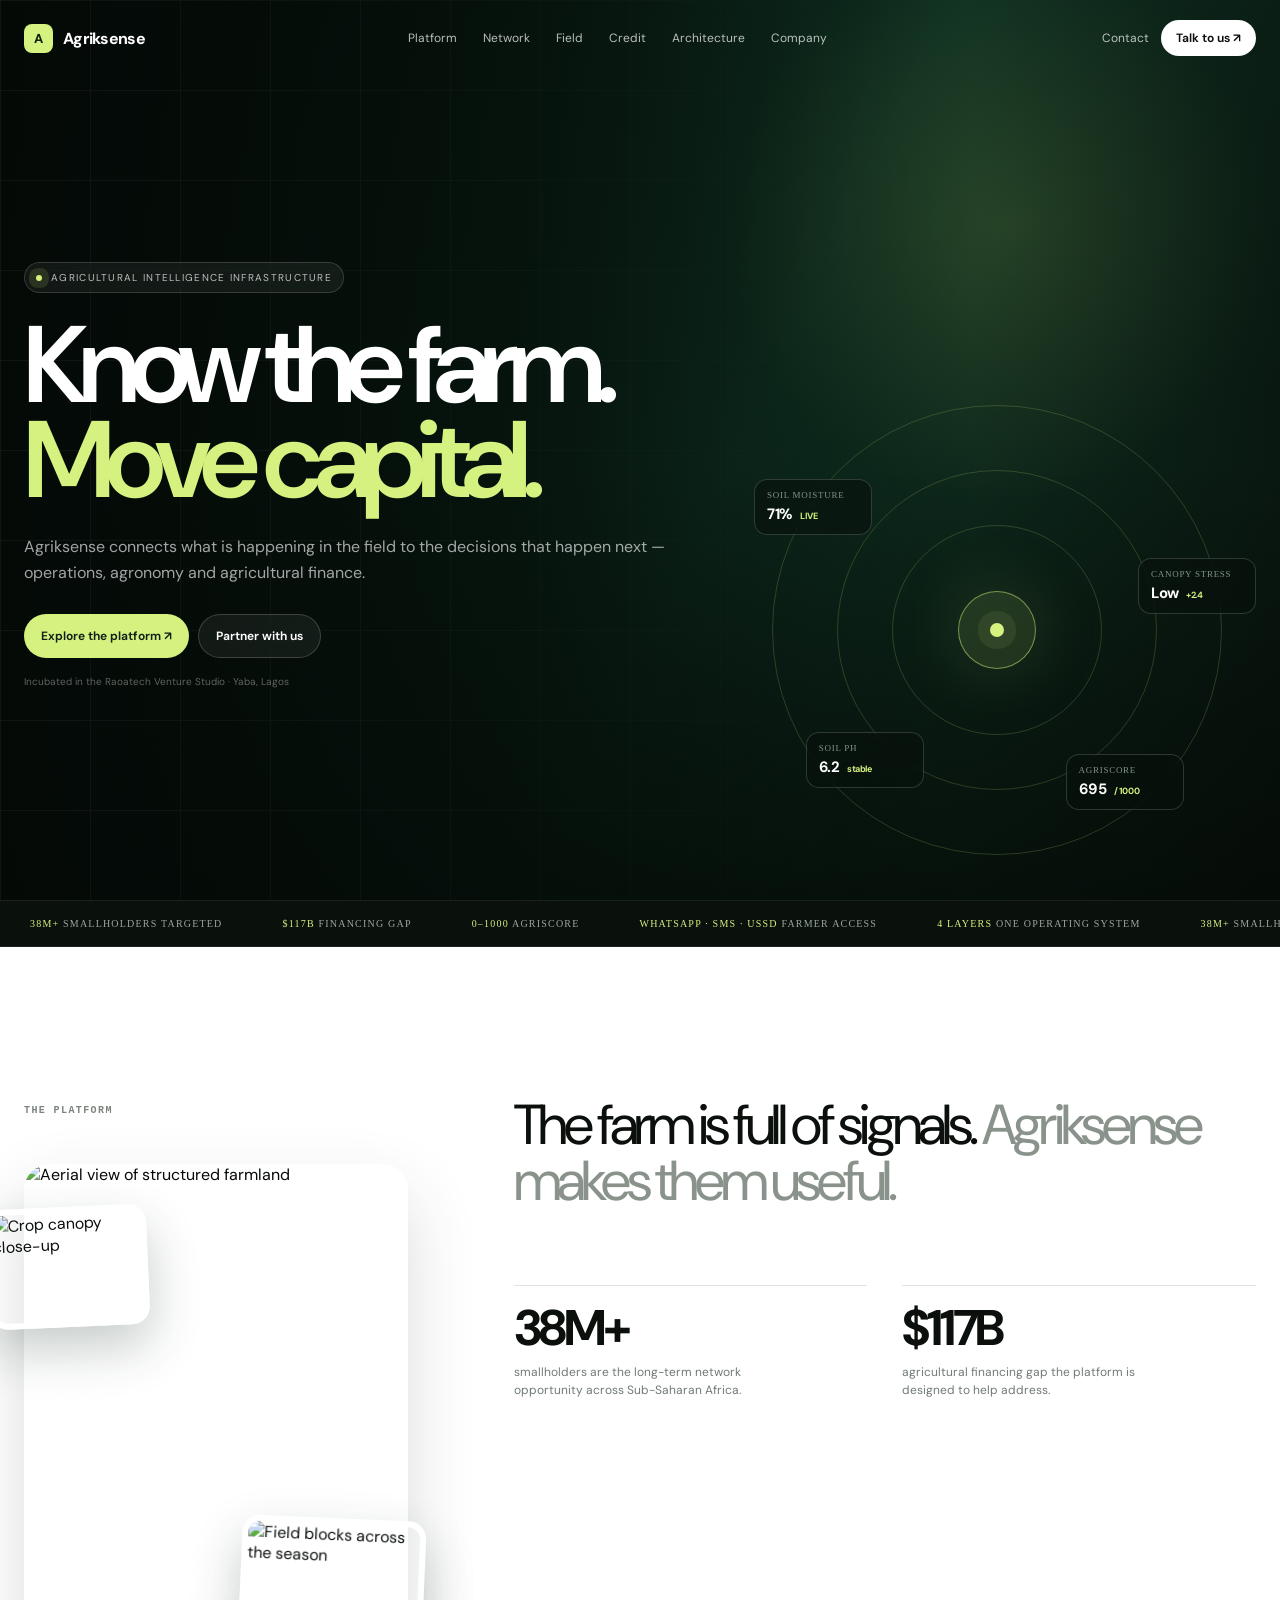
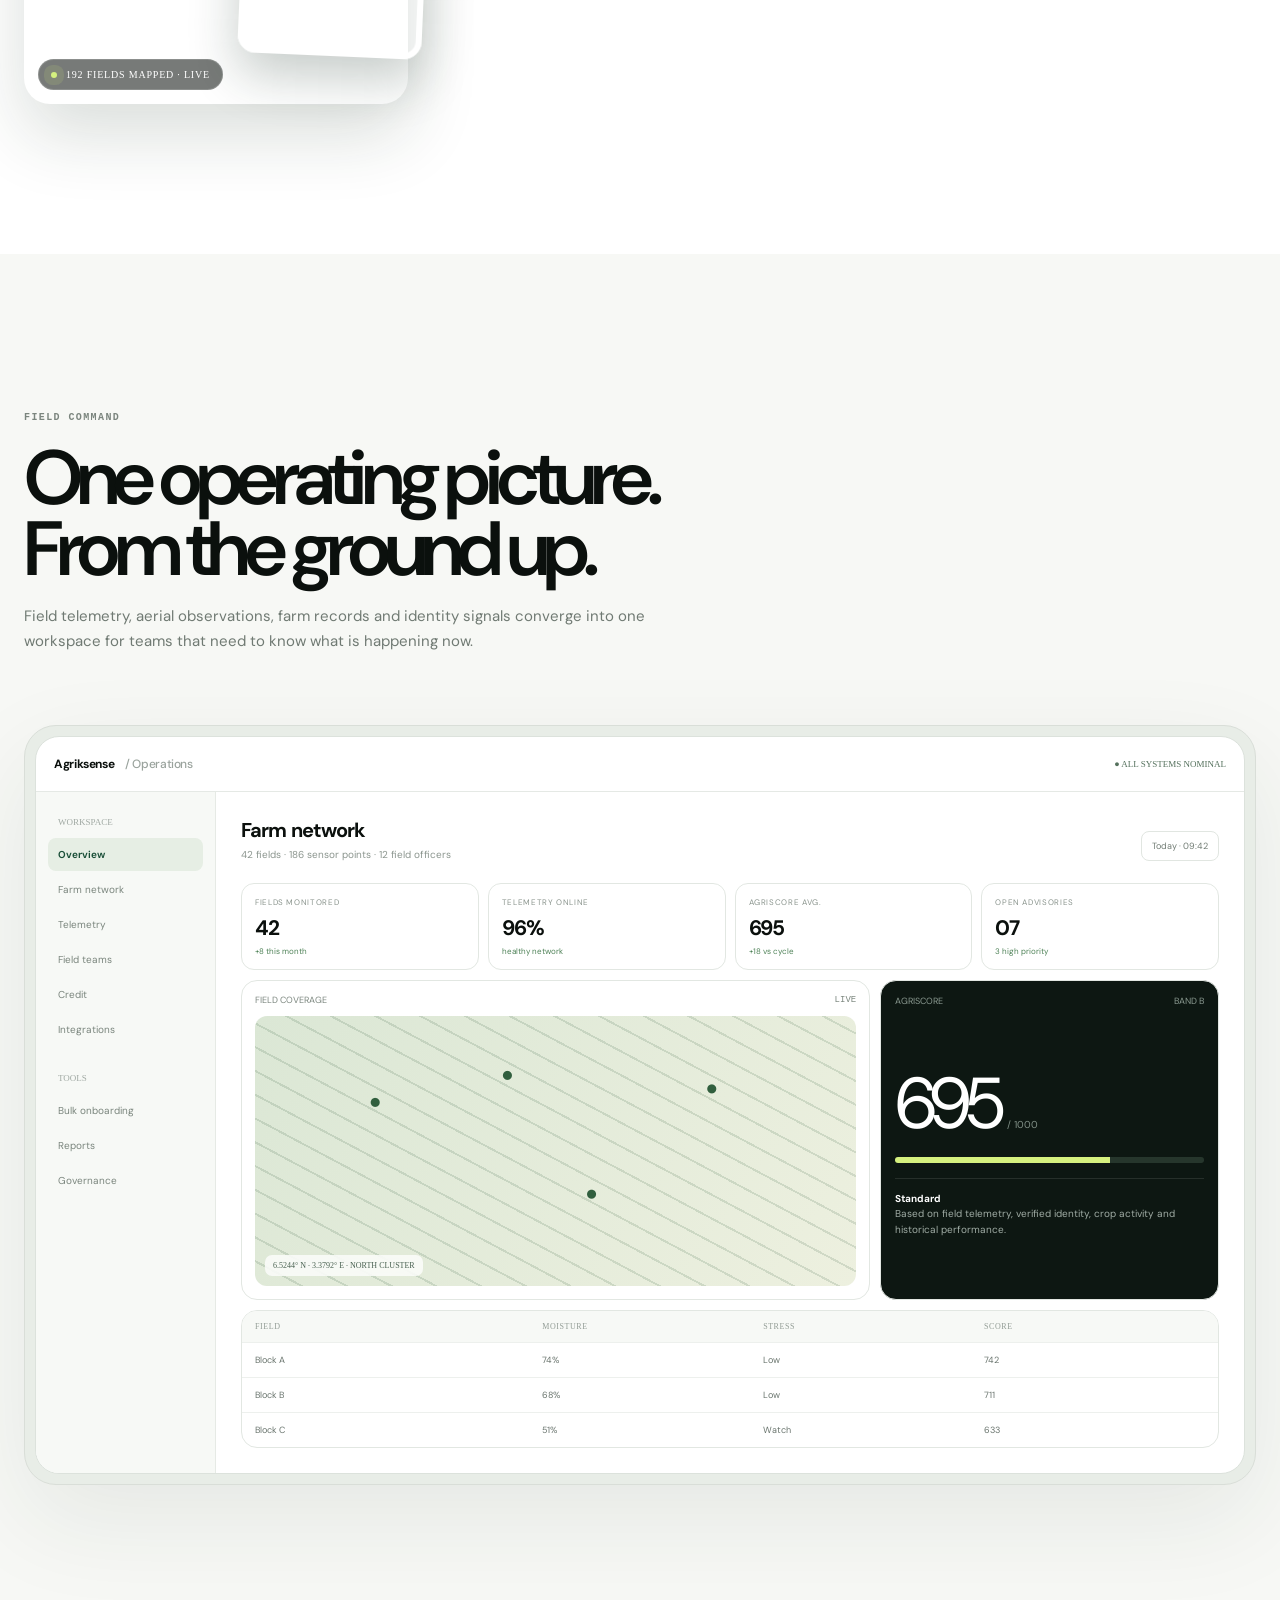
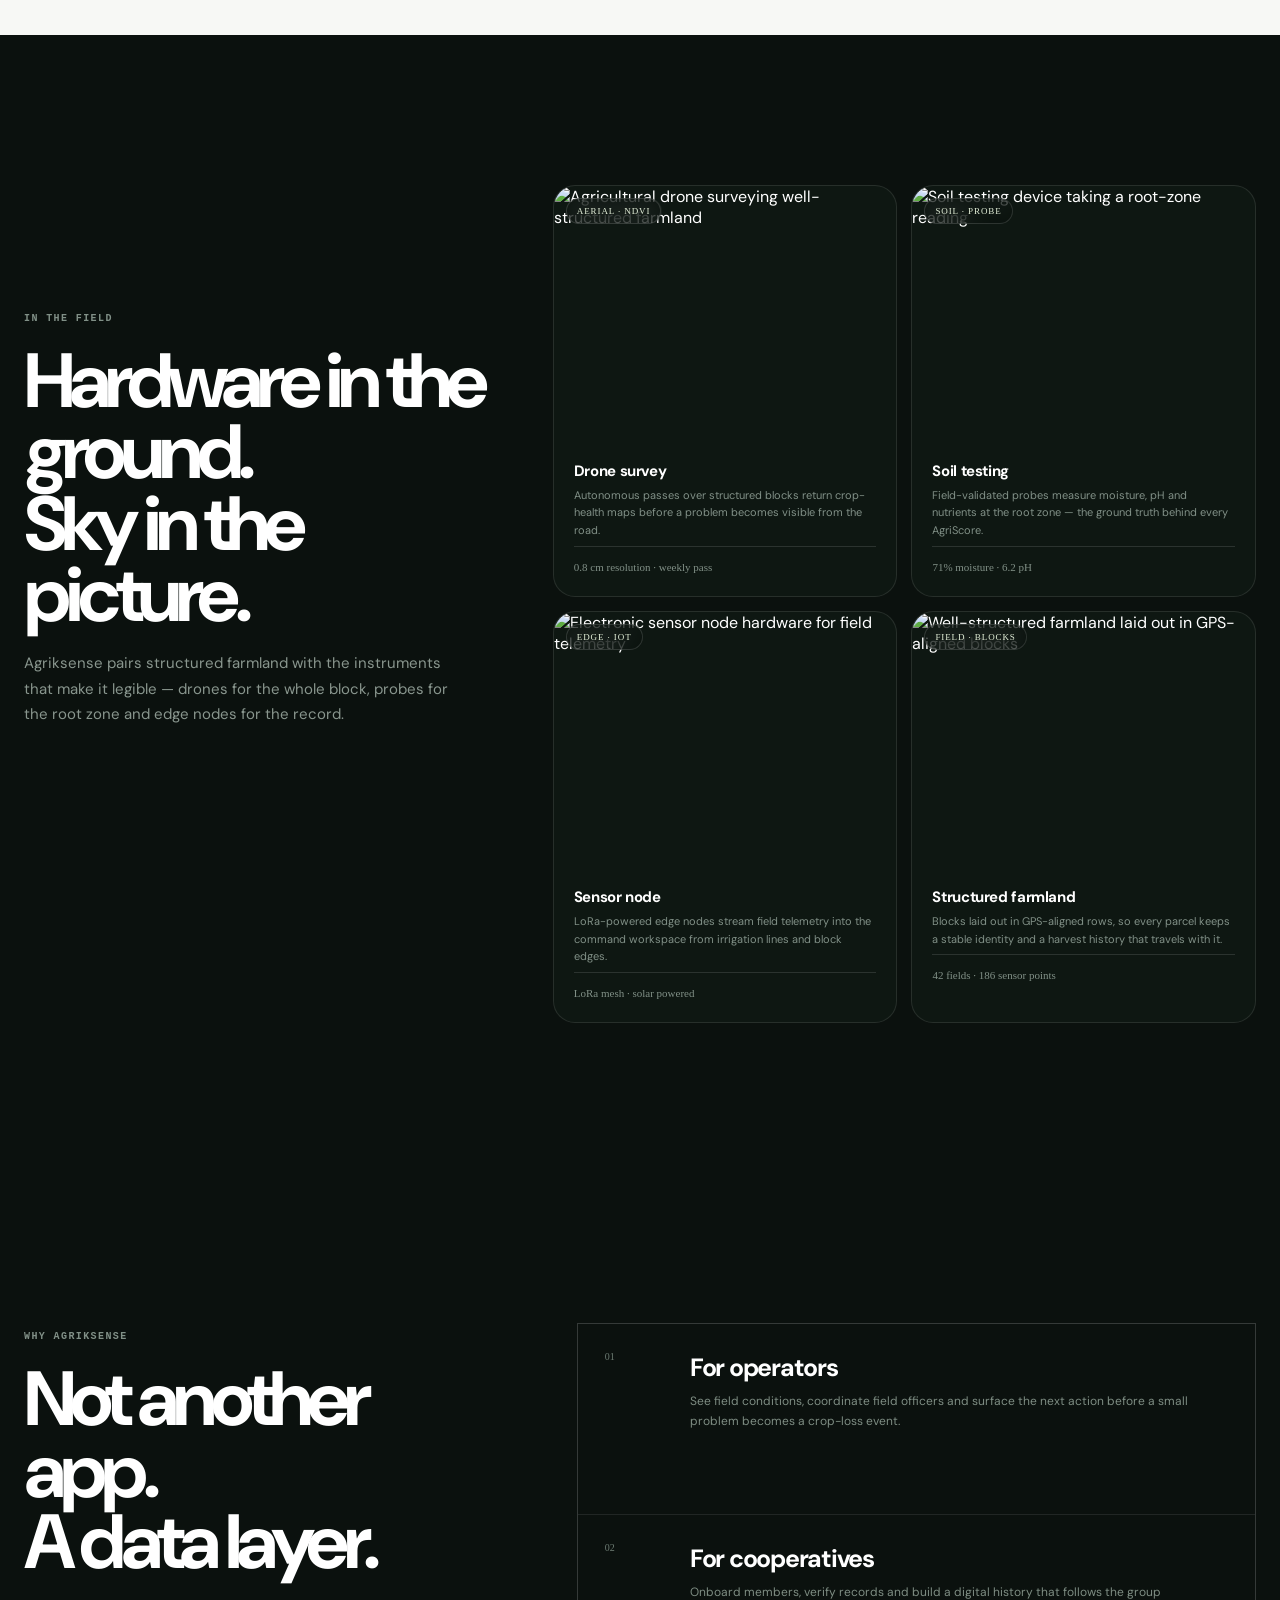
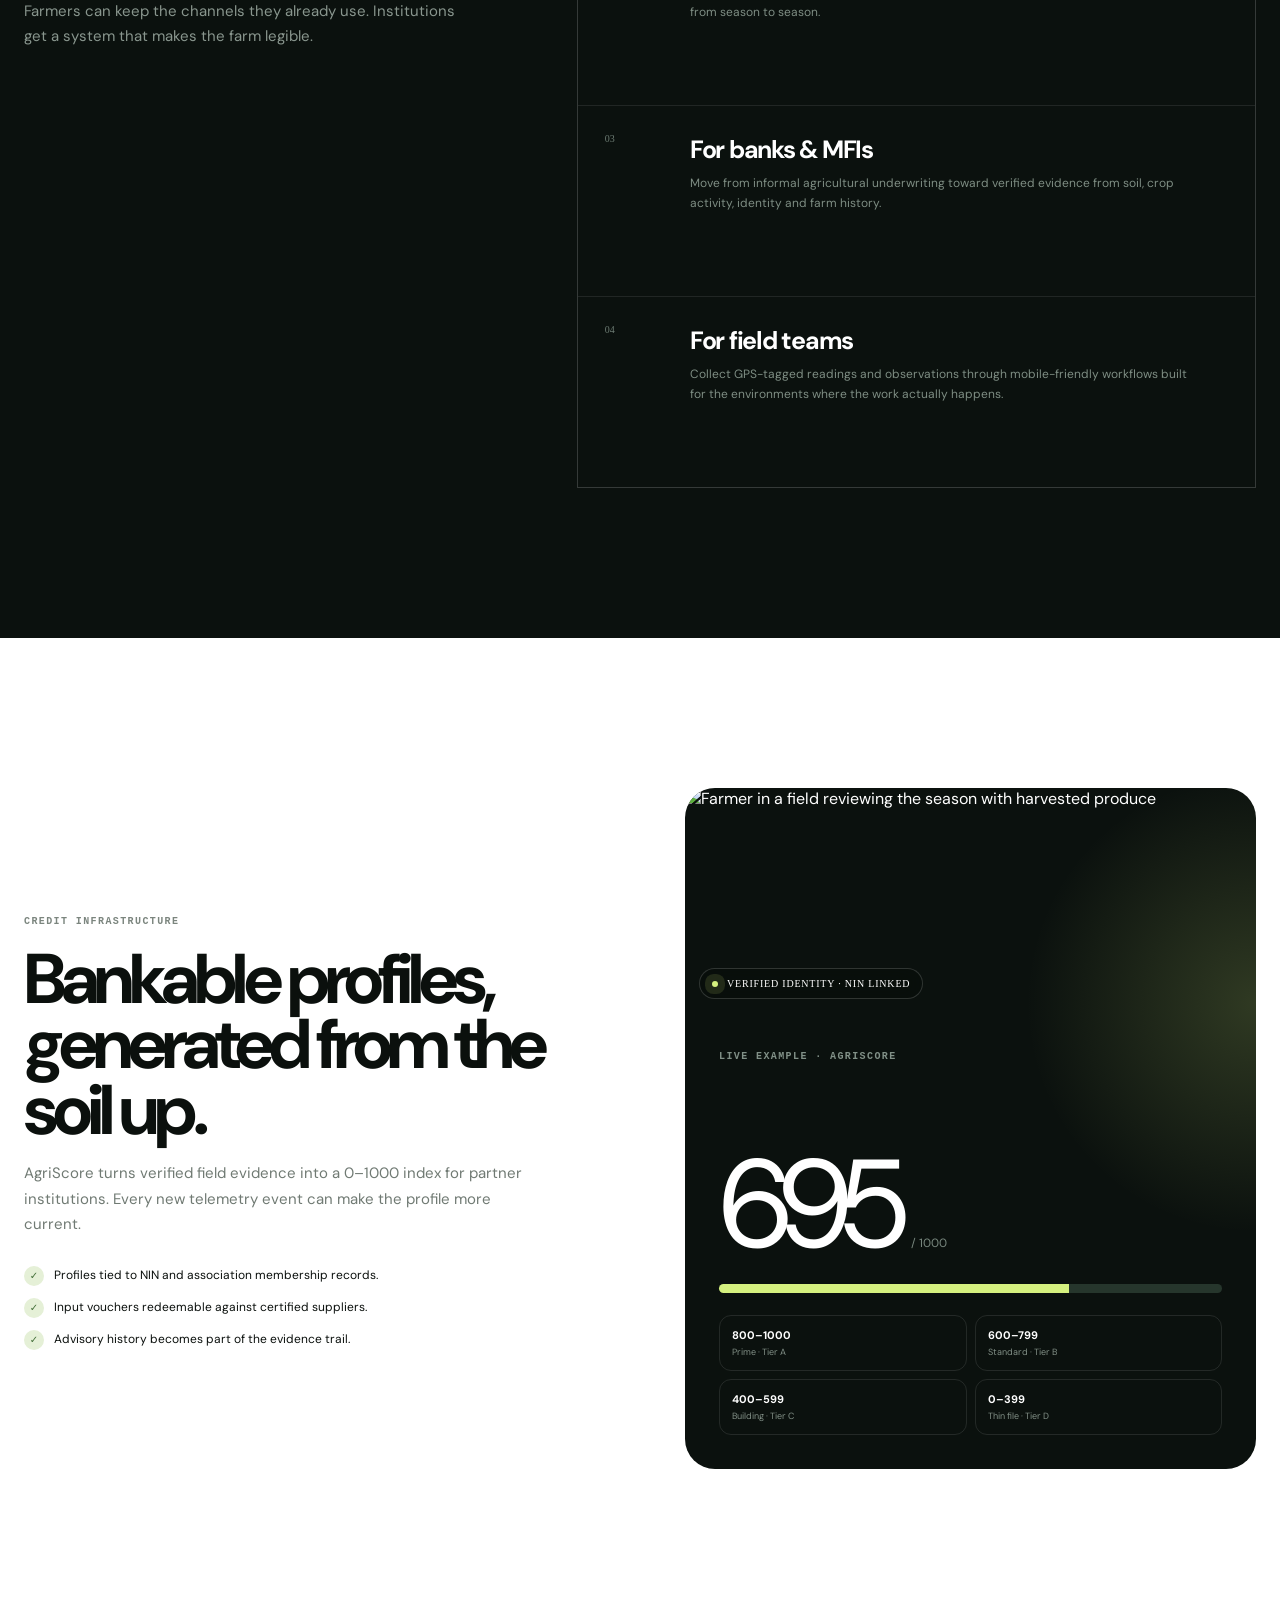
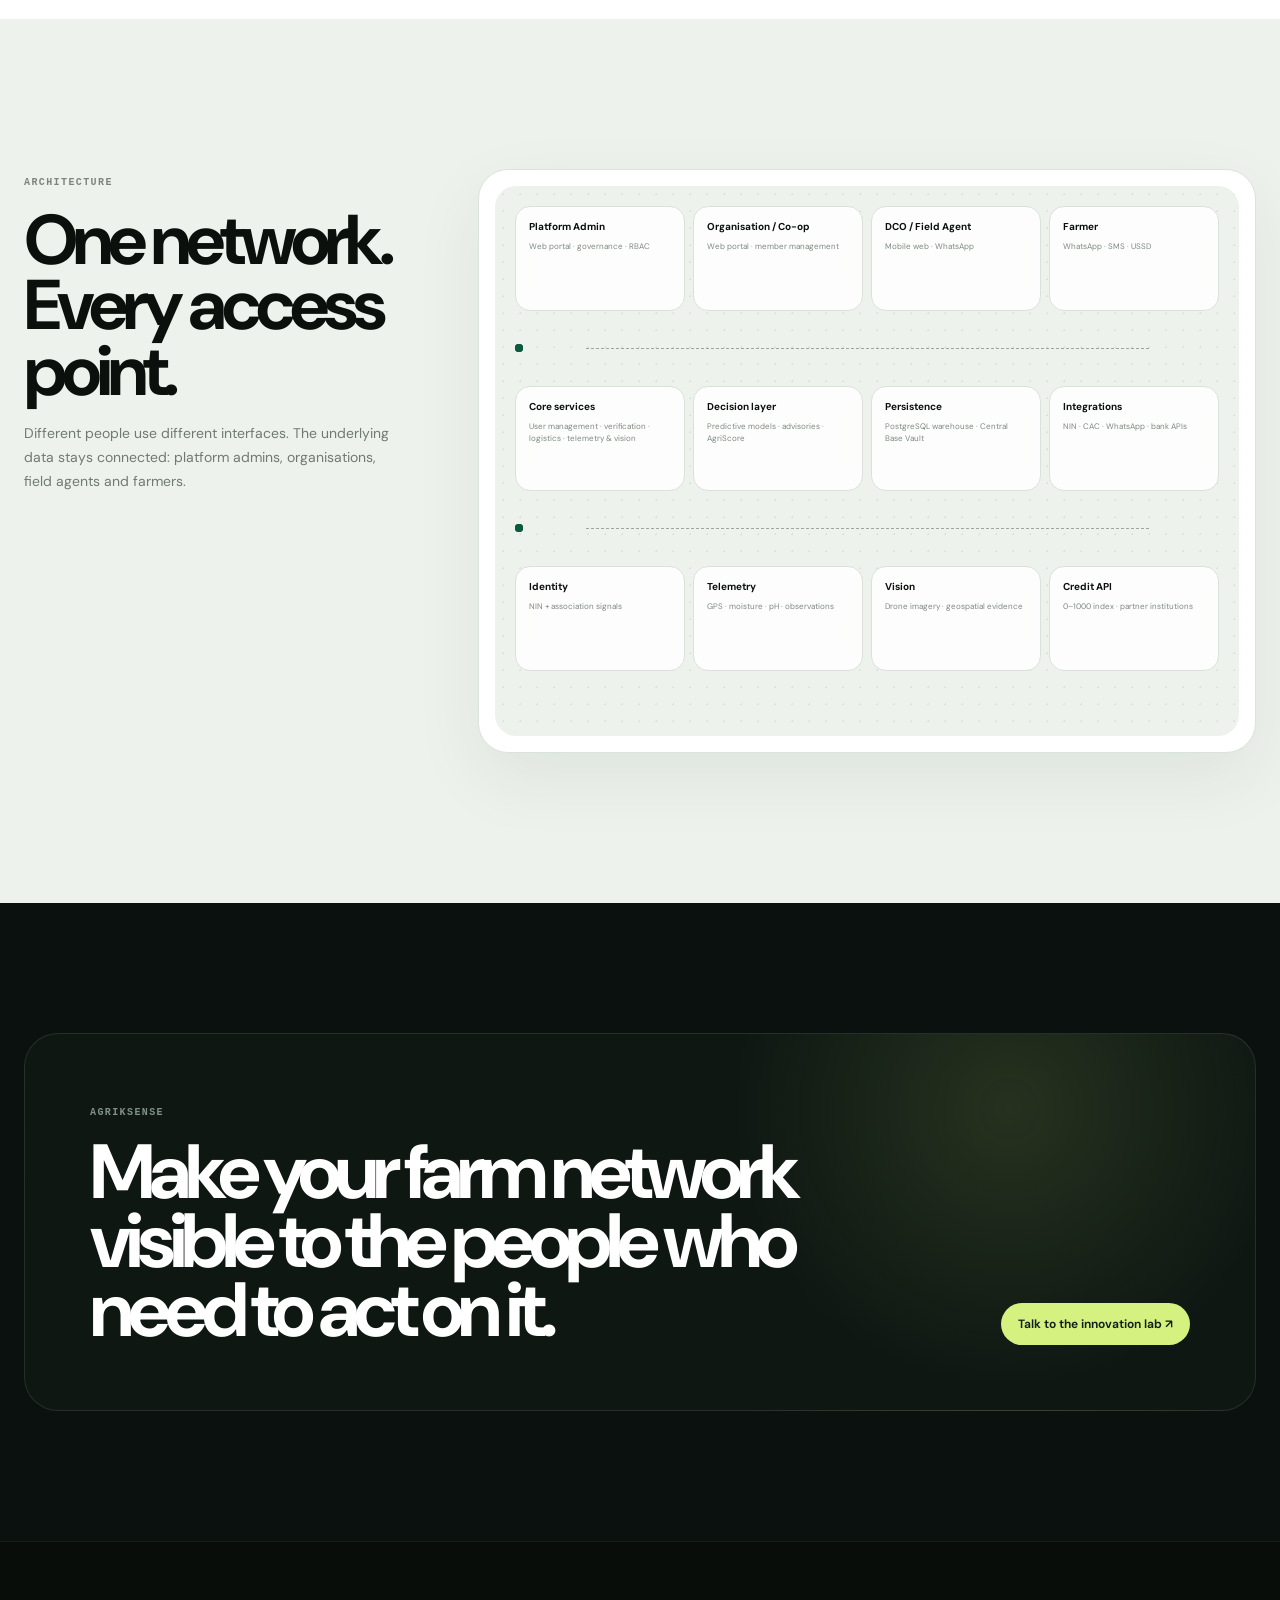
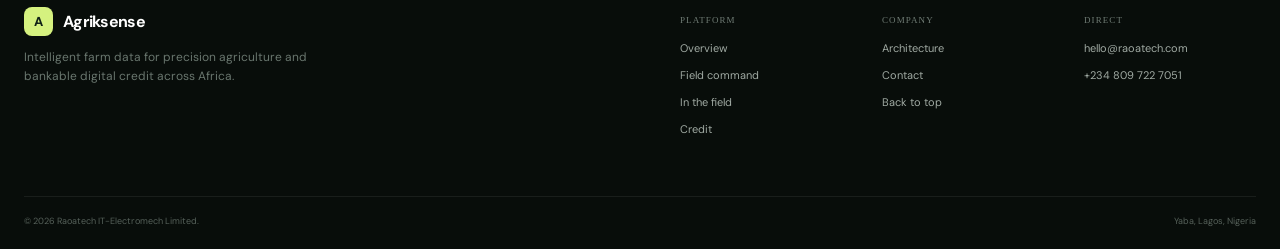
==== index.html @ 85305a1c "Restructure project: separate CSS, JS, and HTML files - Extract all CSS to css/style.css (23.6 KB) -" ====
<!doctype html>
<html lang="en">
<head>
<meta charset="utf-8">
<meta name="viewport" content="width=device-width, initial-scale=1">
<title>Agriksense — Know the farm. Move capital.</title>
<meta name="description" content="Agriksense is the intelligence layer for agricultural operations and bankable farm data.">
<link rel="preconnect" href="https://fonts.googleapis.com">
<link rel="preconnect" href="https://fonts.gstatic.com" crossorigin>
<link href="https://fonts.googleapis.com/css2?family=DM+Sans:wght@400;500;600;700&family=Geist:wght@400;500;600;700&display=swap" rel="stylesheet">
<link rel="stylesheet" href="css/style.css">
</head>
<body>

<nav class="nav" id="nav">
  <div class="wrap nav-inner">
    <a class="brand" href="#top"><span class="mark">A</span>Agriksense</a>
    <div class="nav-links">
      <a href="#platform">Platform</a><a href="#network">Network</a><a href="#field">Field</a><a href="#credit">Credit</a><a href="#architecture">Architecture</a><a href="#company">Company</a>
    </div>
    <a class="nav-contact" href="mailto:hello@raoatech.com">Contact</a>
    <a class="nav-cta" href="#contact">Talk to us ↗</a>
    <button class="mobile-menu" aria-label="menu">☰</button>
  </div>
</nav>

<div class="mobile-nav" id="mobileNav">
  <div class="mobile-nav-inner">
    <a href="#platform">Platform</a>
    <a href="#network">Network</a>
    <a href="#field">Field</a>
    <a href="#credit">Credit</a>
    <a href="#architecture">Architecture</a>
    <a href="#company">Company</a>
    <a href="mailto:hello@raoatech.com" style="margin-top:20px;color:var(--lime)">Contact</a>
  </div>
  <button class="mobile-nav-close" aria-label="close menu">✕</button>
</div>

<main id="top">
<section class="hero">
  <div class="hero-image"></div>
  <video class="hero-video" autoplay muted loop playsinline poster="https://images.unsplash.com/photo-1500382017468-9049fed747ef?auto=format&fit=crop&w=2200&q=85">
    <source src="https://cdn.coverr.co/videos/coverr-farming-fields-w6sspugcpx/1080p.mp4" type="video/mp4">
  </video>
  <div class="hero-overlay"></div><div class="hero-grid"></div>
  <div class="wrap hero-content">
    <div class="hero-copy">
      <div class="hero-kicker"><span class="pulse"></span> Agricultural intelligence infrastructure</div>
      <h1>Know the farm.<br><span class="accent">Move capital.</span></h1>
      <div class="hero-desc">Agriksense connects what is happening in the field to the decisions that happen next — operations, agronomy and agricultural finance.</div>
      <div class="hero-actions"><a class="btn btn-lime" href="#platform">Explore the platform ↗</a><a class="btn btn-ghost" href="mailto:hello@raoatech.com">Partner with us</a></div>
      <div class="hero-foot">Incubated in the Raoatech Venture Studio · Yaba, Lagos</div>
    </div>
    <div class="hero-right">
      <div class="field-orbit">
        <div class="ring r3"></div><div class="ring r2"></div><div class="ring r1"></div>
        <div class="field-core"><span></span></div>
        <div class="field-node n1"><small>soil moisture</small><strong>71% <b>LIVE</b></strong></div>
        <div class="field-node n2"><small>canopy stress</small><strong>Low <b>+2.4</b></strong></div>
        <div class="field-node n3"><small>soil pH</small><strong>6.2 <b>stable</b></strong></div>
        <div class="field-node n4"><small>AgriScore</small><strong>695 <b>/ 1000</b></strong></div>
      </div>
    </div>
  </div>
</section>

<div class="ticker"><div class="ticker-track">
  <div class="ticker-item"><b>38M+</b> smallholders targeted</div><div class="ticker-item"><b>$117B</b> financing gap</div><div class="ticker-item"><b>0–1000</b> AgriScore</div><div class="ticker-item"><b>WhatsApp · SMS · USSD</b> farmer access</div><div class="ticker-item"><b>4 layers</b> one operating system</div>
  <div class="ticker-item"><b>38M+</b> smallholders targeted</div><div class="ticker-item"><b>$117B</b> financing gap</div><div class="ticker-item"><b>0–1000</b> AgriScore</div><div class="ticker-item"><b>WhatsApp · SMS · USSD</b> farmer access</div><div class="ticker-item"><b>4 layers</b> one operating system</div>
</div></div>

<section class="section intro" id="platform">
  <div class="wrap intro-grid">
    <div class="intro-left reveal">
      <span class="eyebrow">The platform</span>
      <div class="collage">
        <div class="c-main"><img src="https://images.unsplash.com/photo-1473968512647-3e447244af8f?auto=format&fit=crop&w=1000&q=80" alt="Aerial view of structured farmland" loading="lazy"><span class="c-live"><i class="pulse"></i>192 fields mapped · LIVE</span></div>
        <div class="c-sm c-sm1"><img src="https://images.unsplash.com/photo-1464226184884-fa280b87c399?auto=format&fit=crop&w=800&q=80" alt="Field blocks across the season" loading="lazy"></div>
        <div class="c-sm c-sm2"><img src="https://images.unsplash.com/photo-1523741543316-beb7fc7023d8?auto=format&fit=crop&w=800&q=80" alt="Crop canopy close-up" loading="lazy"></div>
      </div>
    </div>
    <div>
      <p class="intro-statement reveal">The farm is full of signals. <em>Agriksense makes them useful.</em></p>
      <div class="intro-bottom">
        <div class="stat reveal"><strong>38M+</strong><p>smallholders are the long-term network opportunity across Sub-Saharan Africa.</p></div>
        <div class="stat reveal"><strong>$117B</strong><p>agricultural financing gap the platform is designed to help address.</p></div>
      </div>
    </div>
  </div>
</section>

<section class="section product" id="network">
  <div class="wrap">
    <div class="section-head reveal">
      <span class="eyebrow">Field command</span>
      <h2>One operating picture.<br>From the ground up.</h2>
      <p>Field telemetry, aerial observations, farm records and identity signals converge into one workspace for teams that need to know what is happening now.</p>
    </div>

    <div class="product-frame reveal">
      <div class="app">
        <div class="appbar"><div class="appbrand">Agriksense <span>/ Operations</span></div><div class="app-status">● ALL SYSTEMS NOMINAL</div></div>
        <div class="app-body">
          <aside class="sidebar">
            <div class="side-label">WORKSPACE</div>
            <a class="active">Overview</a><a>Farm network</a><a>Telemetry</a><a>Field teams</a><a>Credit</a><a>Integrations</a>
            <div class="side-label" style="margin-top:20px">TOOLS</div><a>Bulk onboarding</a><a>Reports</a><a>Governance</a>
          </aside>
          <div class="app-main">
            <div class="app-main-head"><div><h3>Farm network</h3><p>42 fields · 186 sensor points · 12 field officers</p></div><div class="filter">Today · 09:42</div></div>
            <div class="kpis">
              <div class="kpi"><small>Fields monitored</small><strong>42</strong><span>+8 this month</span></div>
              <div class="kpi"><small>Telemetry online</small><strong>96%</strong><span>healthy network</span></div>
              <div class="kpi"><small>AgriScore avg.</small><strong>695</strong><span>+18 vs cycle</span></div>
              <div class="kpi"><small>Open advisories</small><strong>07</strong><span>3 high priority</span></div>
            </div>
            <div class="workspace">
              <div class="map-card"><div class="card-head"><span>FIELD COVERAGE</span><span class="mono">LIVE</span></div><div class="mapbox"><div class="map-label">6.5244° N · 3.3792° E · NORTH CLUSTER</div></div></div>
              <div class="insight-card"><div class="card-head"><span>AGRISCORE</span><span>BAND B</span></div><div class="big-score">695 <span>/ 1000</span></div><div class="scoreline"></div><div class="insight-note"><b style="color:#fff">Standard</b><br>Based on field telemetry, verified identity, crop activity and historical performance.</div></div>
            </div>
            <div class="table-card">
              <div class="table-row"><span>Field</span><span>Moisture</span><span>Stress</span><span>Score</span></div>
              <div class="table-row"><span>Block A</span><span>74%</span><span>Low</span><span>742</span></div>
              <div class="table-row"><span>Block B</span><span>68%</span><span>Low</span><span>711</span></div>
              <div class="table-row"><span>Block C</span><span>51%</span><span>Watch</span><span>633</span></div>
            </div>
          </div>
        </div>
      </div>
    </div>
  </div>
</section>

<section class="section tech" id="field">
  <div class="wrap tech-layout">
    <div class="tech-copy reveal">
      <span class="eyebrow">In the field</span>
      <h2>Hardware in the ground.<br>Sky in the picture.</h2>
      <p>Agriksense pairs structured farmland with the instruments that make it legible — drones for the whole block, probes for the root zone and edge nodes for the record.</p>
    </div>
    <div class="tech-grid">
      <article class="tech-card reveal">
        <div class="tech-shot"><span class="tech-tag">AERIAL · NDVI</span><img src="https://images.unsplash.com/photo-1625246333195-78d9c38ad449?auto=format&fit=crop&w=1200&q=80" alt="Agricultural drone surveying well-structured farmland" loading="lazy"></div>
        <div class="tech-body"><strong>Drone survey</strong><span>Autonomous passes over structured blocks return crop-health maps before a problem becomes visible from the road.</span><span class="tech-metric">0.8 cm resolution · weekly pass</span></div>
      </article>
      <article class="tech-card reveal">
        <div class="tech-shot"><span class="tech-tag">SOIL · PROBE</span><img src="https://images.unsplash.com/photo-1597733336794-12d05021d510?auto=format&fit=crop&w=1200&q=80" alt="Soil testing device taking a root-zone reading" loading="lazy"></div>
        <div class="tech-body"><strong>Soil testing</strong><span>Field-validated probes measure moisture, pH and nutrients at the root zone — the ground truth behind every AgriScore.</span><span class="tech-metric">71% moisture · 6.2 pH</span></div>
      </article>
      <article class="tech-card reveal">
        <div class="tech-shot"><span class="tech-tag">EDGE · IOT</span><img src="https://images.unsplash.com/photo-1523348837708-15d4a09cfac2?auto=format&fit=crop&w=1200&q=80" alt="Electronic sensor node hardware for field telemetry" loading="lazy"></div>
        <div class="tech-body"><strong>Sensor node</strong><span>LoRa-powered edge nodes stream field telemetry into the command workspace from irrigation lines and block edges.</span><span class="tech-metric">LoRa mesh · solar powered</span></div>
      </article>
      <article class="tech-card reveal">
        <div class="tech-shot"><span class="tech-tag">FIELD · BLOCKS</span><img src="https://images.unsplash.com/photo-1500937386664-56d1dfef3854?auto=format&fit=crop&w=1200&q=80" alt="Well-structured farmland laid out in GPS-aligned blocks" loading="lazy"></div>
        <div class="tech-body"><strong>Structured farmland</strong><span>Blocks laid out in GPS-aligned rows, so every parcel keeps a stable identity and a harvest history that travels with it.</span><span class="tech-metric">42 fields · 186 sensor points</span></div>
      </article>
    </div>
  </div>
</section>

<section class="section value" id="solutions">
  <div class="wrap value-grid">
    <div class="reveal">
      <span class="eyebrow">Why Agriksense</span>
      <h2>Not another app.<br>A data layer.</h2>
      <p class="value-intro">Farmers can keep the channels they already use. Institutions get a system that makes the farm legible.</p>
    </div>
    <div class="value-cards">
      <article class="value-card reveal"><div class="num">01</div><div><h3>For operators</h3><p>See field conditions, coordinate field officers and surface the next action before a small problem becomes a crop-loss event.</p></div></article>
      <article class="value-card reveal"><div class="num">02</div><div><h3>For cooperatives</h3><p>Onboard members, verify records and build a digital history that follows the group from season to season.</p></div></article>
      <article class="value-card reveal"><div class="num">03</div><div><h3>For banks & MFIs</h3><p>Move from informal agricultural underwriting toward verified evidence from soil, crop activity, identity and farm history.</p></div></article>
      <article class="value-card reveal"><div class="num">04</div><div><h3>For field teams</h3><p>Collect GPS-tagged readings and observations through mobile-friendly workflows built for the environments where the work actually happens.</p></div></article>
    </div>
  </div>
</section>

<section class="section credit" id="credit">
  <div class="wrap credit-grid">
    <div class="credit-copy reveal">
      <span class="eyebrow">Credit infrastructure</span>
      <h2>Bankable profiles, generated from the soil up.</h2>
      <p>AgriScore turns verified field evidence into a 0–1000 index for partner institutions. Every new telemetry event can make the profile more current.</p>
      <div class="checks">
        <div class="check"><i>✓</i><span>Profiles tied to NIN and association membership records.</span></div>
        <div class="check"><i>✓</i><span>Input vouchers redeemable against certified suppliers.</span></div>
        <div class="check"><i>✓</i><span>Advisory history becomes part of the evidence trail.</span></div>
      </div>
    </div>
    <div class="credit-visual reveal">
      <div class="credit-photo"><img src="https://images.unsplash.com/photo-1605000797499-95a51c5269ae?auto=format&fit=crop&w=900&q=80" alt="Farmer in a field reviewing the season with harvested produce" loading="lazy"><span class="c-live"><i class="pulse"></i>Verified identity · NIN linked</span></div>
      <div class="credit-content">
        <span class="eyebrow">LIVE EXAMPLE · AGRISCORE</span>
        <div class="credit-number">695 <span>/ 1000</span></div>
        <div class="credit-bar"></div>
        <div class="bands">
          <div class="band"><b>800–1000</b>Prime · Tier A</div><div class="band"><b>600–799</b>Standard · Tier B</div>
          <div class="band"><b>400–599</b>Building · Tier C</div><div class="band"><b>0–399</b>Thin file · Tier D</div>
        </div>
      </div>
    </div>
  </div>
</section>

<section class="section arch" id="architecture">
  <div class="wrap arch-layout">
    <div class="arch-copy reveal">
      <span class="eyebrow">Architecture</span>
      <h2>One network.<br>Every access point.</h2>
      <p>Different people use different interfaces. The underlying data stays connected: platform admins, organisations, field agents and farmers.</p>
    </div>
    <div class="arch-canvas reveal">
      <div class="arch-inner">
        <div class="arch-layer">
          <div class="node"><strong>Platform Admin</strong><small>Web portal · governance · RBAC</small></div>
          <div class="node"><strong>Organisation / Co-op</strong><small>Web portal · member management</small></div>
          <div class="node"><strong>DCO / Field Agent</strong><small>Mobile web · WhatsApp</small></div>
          <div class="node"><strong>Farmer</strong><small>WhatsApp · SMS · USSD</small></div>
        </div>
        <div class="connector"><i class="flow"></i><i class="flow"></i><i class="flow"></i></div>
        <div class="arch-layer">
          <div class="node"><strong>Core services</strong><small>User management · verification · logistics · telemetry & vision</small></div>
          <div class="node"><strong>Decision layer</strong><small>Predictive models · advisories · AgriScore</small></div>
          <div class="node"><strong>Persistence</strong><small>PostgreSQL warehouse · Central Base Vault</small></div>
          <div class="node"><strong>Integrations</strong><small>NIN · CAC · WhatsApp · bank APIs</small></div>
        </div>
        <div class="connector"><i class="flow"></i><i class="flow"></i><i class="flow"></i></div>
        <div class="arch-layer">
          <div class="node"><strong>Identity</strong><small>NIN + association signals</small></div>
          <div class="node"><strong>Telemetry</strong><small>GPS · moisture · pH · observations</small></div>
          <div class="node"><strong>Vision</strong><small>Drone imagery · geospatial evidence</small></div>
          <div class="node"><strong>Credit API</strong><small>0–1000 index · partner institutions</small></div>
        </div>
      </div>
    </div>
  </div>
</section>

<section class="cta" id="company">
  <div class="wrap">
    <div class="cta-box reveal">
      <div><span class="eyebrow" style="color:#819087">Agriksense</span><h2>Make your farm network visible to the people who need to act on it.</h2></div>
      <a class="btn btn-lime" href="mailto:hello@raoatech.com">Talk to the innovation lab ↗</a>
    </div>
  </div>
</section>
</main>

<footer class="footer" id="contact">
  <div class="wrap">
    <div class="footer-grid">
      <div><a class="brand" href="#top"><span class="mark">A</span>Agriksense</a><p>Intelligent farm data for precision agriculture and bankable digital credit across Africa.</p></div>
      <div class="footer-links">
        <div><b>Platform</b><a href="#platform">Overview</a><a href="#network">Field command</a><a href="#field">In the field</a><a href="#credit">Credit</a></div>
        <div><b>Company</b><a href="#architecture">Architecture</a><a href="mailto:hello@raoatech.com">Contact</a><a href="#top">Back to top</a></div>
        <div><b>Direct</b><a href="mailto:hello@raoatech.com">hello@raoatech.com</a><a href="tel:+2348097227051">+234 809 722 7051</a></div>
      </div>
    </div>
    <div class="copyright"><span>© 2026 Raoatech IT-Electromech Limited.</span><span>Yaba, Lagos, Nigeria</span></div>
  </div>
</footer>

<script src="js/main.js"></script>
</body>
</html>
---- css/style.css ----
﻿:root{
  --bg:#f7f8f5; --ink:#0b100d; --muted:#707a73; --line:#dfe4de;
  --green:#0b5b3e; --green2:#123f2e; --lime:#d5f17f;
  --dark:#080d0a; --dark2:#0e1712; --card:#fff;
  --max:1280px; --ease:cubic-bezier(.16,1,.3,1)
}
*{box-sizing:border-box} html{scroll-behavior:smooth;scroll-padding-top:96px}
body{margin:0;background:var(--bg);color:var(--ink);font-family:Inter,"DM Sans",system-ui,sans-serif;-webkit-font-smoothing:antialiased;-webkit-tap-highlight-color:transparent}
a{color:inherit;text-decoration:none} button{font:inherit}
img,video{max-width:100%;height:auto}
a,button{outline-offset:2px}:focus-visible{outline:2px solid currentColor;outline-offset:2px}
.wrap{width:min(var(--max),calc(100% - 48px));margin:auto;padding-left:env(safe-area-inset-left);padding-right:env(safe-area-inset-right)}
.mono{font-family:ui-monospace,SFMono-Regular,Menlo,monospace}
.eyebrow{font:600 10px/1 ui-monospace,SFMono-Regular,Menlo,monospace;letter-spacing:.14em;text-transform:uppercase;color:#7b857e}
.reveal{opacity:0;transform:translateY(24px);transition:opacity .8s var(--ease),transform .8s var(--ease)}
.reveal.in{opacity:1;transform:none}

/* NAV */
.nav{position:fixed;top:0;left:0;right:0;z-index:50;padding:14px 0;color:#fff;transition:.45s var(--ease)}
.nav.solid{background:rgba(247,248,245,.86);color:var(--ink);border-bottom:1px solid rgba(11,16,13,.08);backdrop-filter:blur(20px)}
.nav-inner{height:48px;display:flex;align-items:center}
.brand{display:flex;align-items:center;gap:10px;font-weight:700;font-size:16px;letter-spacing:-.045em}
.mark{width:29px;height:29px;border-radius:8px;background:var(--lime);display:grid;place-items:center;color:#102117;font-size:13px;font-weight:800}
.nav-links{display:flex;gap:2px;margin:auto}
.nav-links a,.nav-contact{font-size:12px;padding:9px 12px;border-radius:999px;color:rgba(255,255,255,.72)}
.nav.solid .nav-links a,.nav.solid .nav-contact{color:#5c665f}
.nav-links a:hover,.nav-contact:hover{background:rgba(255,255,255,.1)}
.nav.solid .nav-links a:hover,.nav.solid .nav-contact:hover{background:#fff}
.nav-cta{background:#fff;color:#0b100d!important;padding:10px 15px;border-radius:999px;font-size:12px;font-weight:650}
.nav.solid .nav-cta{background:var(--ink);color:#fff!important}
.mobile-menu{display:none;margin-left:auto;border:0;background:transparent;color:inherit;font-size:24px;min-width:44px;height:44px;padding:6px;border-radius:10px;cursor:pointer;transition:background .2s}
.mobile-menu:hover,.mobile-menu:focus-visible{background:rgba(255,255,255,.1)}
.nav.solid .mobile-menu:hover,.nav.solid .mobile-menu:focus-visible{background:rgba(11,16,13,.08)}
.mobile-nav{display:none;position:fixed;inset:0;z-index:55;background:rgba(8,13,10,.97);backdrop-filter:blur(18px);opacity:0;visibility:hidden;transition:opacity .35s var(--ease),visibility .35s var(--ease)}
.mobile-nav.open{opacity:1;visibility:visible}
.mobile-nav-inner{height:100%;display:flex;flex-direction:column;justify-content:center;align-items:center;gap:14px;padding:24px}
.mobile-nav a{font-size:18px;padding:14px 24px;border-radius:12px;color:#fff;transition:background .2s}
.mobile-nav a:hover,.mobile-nav a:focus-visible{background:rgba(255,255,255,.08)}
.mobile-nav-close{position:absolute;top:18px;right:18px;font-size:28px;min-width:48px;height:48px;border:0;background:rgba(255,255,255,.08);color:#fff;padding:6px;border-radius:12px;cursor:pointer;transition:background .2s}
.mobile-nav-close:hover,.mobile-nav-close:focus-visible{background:rgba(255,255,255,.15)}

/* HERO */
.hero{min-height:860px;height:100svh;max-height:980px;position:relative;overflow:hidden;background:#0a1510;color:#fff}
.hero-video{position:absolute;inset:0;width:100%;height:100%;object-fit:cover;opacity:.48;filter:saturate(.7) contrast(1.1)}
.hero-image{position:absolute;inset:0;background:
  radial-gradient(circle at 78% 25%,rgba(196,232,112,.18),transparent 23%),
  linear-gradient(115deg,#06100b 5%,#123b29 56%,#0b1911 100%)}
.hero-overlay{position:absolute;inset:0;background:
  linear-gradient(90deg,rgba(4,9,6,.95) 0%,rgba(4,12,8,.78) 40%,rgba(4,12,8,.24) 76%,rgba(4,9,6,.4) 100%),
  linear-gradient(0deg,rgba(4,9,6,.72),transparent 48%)}
.hero-grid{position:absolute;inset:0;opacity:.08;background-image:linear-gradient(rgba(255,255,255,.6) 1px,transparent 1px),linear-gradient(90deg,rgba(255,255,255,.6) 1px,transparent 1px);background-size:90px 90px;mask-image:linear-gradient(90deg,#000,transparent 72%)}
.hero-content{height:100%;position:relative;z-index:2;display:flex;align-items:center;padding-top:80px}
.hero-copy{width:63%;padding-bottom:30px}
.hero-kicker{display:inline-flex;align-items:center;gap:9px;border:1px solid rgba(255,255,255,.15);background:rgba(255,255,255,.06);backdrop-filter:blur(15px);border-radius:999px;padding:8px 11px;font-size:10px;letter-spacing:.13em;text-transform:uppercase;color:rgba(255,255,255,.72)}
.pulse{width:6px;height:6px;border-radius:50%;background:var(--lime);box-shadow:0 0 0 7px rgba(213,241,127,.12)}
.hero h1{font-size:clamp(66px,8.5vw,122px);line-height:.87;letter-spacing:-.085em;font-weight:600;margin:25px 0 26px;max-width:900px}
.hero h1 .accent{color:var(--lime)}
.hero-desc{font-size:16px;line-height:1.62;color:rgba(255,255,255,.63);max-width:650px}
.hero-actions{display:flex;gap:9px;flex-wrap:wrap;margin-top:28px}
.btn{display:inline-flex;align-items:center;justify-content:center;gap:8px;border-radius:999px;padding:13px 17px;font-size:12px;font-weight:650;transition:.3s var(--ease)}
.btn:hover{transform:translateY(-2px)}
.btn-lime{background:var(--lime);color:#102018}
.btn-ghost{border:1px solid rgba(255,255,255,.18);background:rgba(255,255,255,.06);color:#fff;backdrop-filter:blur(12px)}
.hero-foot{margin-top:17px;font-size:10px;color:rgba(255,255,255,.36)}
.hero-right{position:absolute;right:0;bottom:10%;width:42%;z-index:2}
.field-orbit{height:360px;position:relative}
.field-orbit .ring{position:absolute;border:1px solid rgba(213,241,127,.18);border-radius:50%;left:50%;top:50%;transform:translate(-50%,-50%)}
.r1{width:210px;height:210px}.r2{width:320px;height:320px}.r3{width:450px;height:450px}
.field-core{position:absolute;left:50%;top:50%;transform:translate(-50%,-50%);width:78px;height:78px;border-radius:50%;background:rgba(213,241,127,.12);border:1px solid rgba(213,241,127,.5);display:grid;place-items:center;box-shadow:0 0 70px rgba(213,241,127,.15)}
.field-core span{width:14px;height:14px;border-radius:50%;background:var(--lime);box-shadow:0 0 0 12px rgba(213,241,127,.08)}
.field-node{position:absolute;border:1px solid rgba(255,255,255,.16);background:rgba(8,16,11,.58);backdrop-filter:blur(14px);border-radius:13px;padding:10px 12px;min-width:118px}
.field-node small{display:block;font:9px ui-monospace;color:#85928a;text-transform:uppercase;letter-spacing:.08em}
.field-node strong{display:block;font-size:15px;margin-top:4px;letter-spacing:-.03em}
.n1{left:3%;top:8%}.n2{right:0;top:30%}.n3{left:13%;bottom:6%}.n4{right:14%;bottom:0}
.field-node b{color:var(--lime);font-size:9px;margin-left:4px}

/* TICKER */
.ticker{background:#0a110d;color:#9aa79f;border-block:1px solid rgba(255,255,255,.07);overflow:hidden}
.ticker-track{display:flex;width:max-content;animation:marquee 30s linear infinite}
.ticker-item{padding:17px 30px;font:10px ui-monospace;letter-spacing:.12em;text-transform:uppercase;white-space:nowrap}
.ticker-item b{color:var(--lime);font-weight:500}
@keyframes marquee{to{transform:translateX(-50%)}}

/* INTRO */
.section{padding:150px 0}
.intro{background:#fff}
.intro-grid{display:grid;grid-template-columns:.7fr 1.3fr;gap:90px}
.intro-statement{font-size:clamp(36px,4.4vw,62px);line-height:1;letter-spacing:-.07em;margin:0;max-width:800px}
.intro-statement em{font-style:normal;color:#89938c}
.intro-bottom{display:grid;grid-template-columns:1fr 1fr;gap:35px;margin-top:75px}
.stat{border-top:1px solid var(--line);padding-top:17px}
.stat strong{font-size:50px;letter-spacing:-.065em;line-height:1}
.stat p{font-size:12px;line-height:1.55;color:var(--muted);max-width:250px;margin:10px 0 0}
.intro-left{position:relative}
.collage{position:relative;margin-top:46px;height:540px}
.c-main{position:absolute;top:0;left:0;right:4%;height:100%;border-radius:26px;overflow:hidden;box-shadow:0 30px 70px rgba(22,47,32,.16)}
.c-main img{width:100%;height:100%;object-fit:cover;display:block;filter:saturate(.9) contrast(1.06)}
.c-live{position:absolute;left:14px;bottom:14px;display:inline-flex;align-items:center;gap:9px;background:rgba(8,13,10,.55);border:1px solid rgba(255,255,255,.16);backdrop-filter:blur(14px);color:#fff;font:10px ui-monospace;letter-spacing:.08em;text-transform:uppercase;padding:9px 12px;border-radius:999px}
.c-sm{position:absolute;border:6px solid #fff;border-radius:18px;overflow:hidden;box-shadow:0 22px 50px rgba(22,47,32,.24)}
.c-sm img{width:100%;height:100%;object-fit:cover;display:block}
.c-sm1{right:0;bottom:9%;width:46%;aspect-ratio:4/3;transform:rotate(2.5deg)}
.c-sm2{left:-9%;top:8%;width:40%;aspect-ratio:4/3;transform:rotate(-2.5deg)}

/* PRODUCT */
.product{background:#f7f8f5}
.section-head{max-width:850px}
.section-head h2{font-size:clamp(48px,6vw,82px);line-height:.93;letter-spacing:-.075em;margin:18px 0 18px;font-weight:600}
.section-head p{font-size:15px;line-height:1.7;color:var(--muted);max-width:630px}
.product-frame{margin-top:70px;border:1px solid #d9ded8;border-radius:32px;padding:10px;background:#e8ede7;box-shadow:0 35px 100px rgba(22,47,32,.08)}
.app{background:#fff;border:1px solid #dce2dc;border-radius:24px;overflow:hidden}
.appbar{height:55px;border-bottom:1px solid #e5e9e5;display:flex;align-items:center;padding:0 18px;justify-content:space-between}
.appbrand{font-size:12px;font-weight:700;letter-spacing:-.03em}.appbrand span{color:#9aa39d;font-weight:500;margin-left:8px}
.app-status{font:9px ui-monospace;color:#55715d}
.app-body{display:grid;grid-template-columns:180px 1fr;min-height:600px}
.sidebar{background:#f7f9f6;border-right:1px solid #e6eae5;padding:18px 12px}
.sidebar .side-label{font:9px ui-monospace;color:#a0a9a3;padding:7px 10px 11px}
.sidebar a{display:block;font-size:10px;color:#7a857d;padding:10px;border-radius:8px;margin-bottom:2px}
.sidebar a.active{background:#e6eee4;color:#194e37;font-weight:650}
.app-main{padding:25px}
.app-main-head{display:flex;align-items:end;justify-content:space-between}
.app-main-head h3{margin:0;font-size:20px;letter-spacing:-.045em}.app-main-head p{margin:5px 0 0;font-size:10px;color:#8b958e}
.filter{border:1px solid #e1e6e1;padding:8px 10px;border-radius:8px;font-size:9px;color:#727d75}
.kpis{display:grid;grid-template-columns:repeat(4,1fr);gap:9px;margin:22px 0 10px}
.kpi{border:1px solid #e2e7e2;border-radius:13px;padding:13px}
.kpi small{display:block;font-size:8px;color:#8a948d;text-transform:uppercase;letter-spacing:.08em}.kpi strong{display:block;font-size:21px;letter-spacing:-.05em;margin-top:7px}.kpi span{display:block;font-size:8px;color:#4d8156;margin-top:4px}
.workspace{display:grid;grid-template-columns:1.3fr .7fr;gap:10px;margin-top:10px}
.map-card,.insight-card,.table-card{border:1px solid #e2e7e2;border-radius:16px;background:#fff}
.map-card{padding:13px}.card-head{display:flex;justify-content:space-between;align-items:center;font-size:9px;color:#7c877f;margin-bottom:10px}.mapbox{height:270px;border-radius:12px;position:relative;overflow:hidden;background:linear-gradient(125deg,#dbe7d5,#edf0df);background-image:repeating-linear-gradient(28deg,rgba(45,88,55,.15) 0 2px,transparent 2px 21px),linear-gradient(125deg,#dbe7d5,#edf0df)}
.mapbox:after{content:"";position:absolute;inset:0;background:radial-gradient(circle at 20% 32%,#315f3e 0 4px,transparent 5px),radial-gradient(circle at 56% 66%,#315f3e 0 4px,transparent 5px),radial-gradient(circle at 76% 27%,#315f3e 0 4px,transparent 5px),radial-gradient(circle at 42% 22%,#315f3e 0 4px,transparent 5px)}
.map-label{position:absolute;left:10px;bottom:10px;z-index:2;background:rgba(255,255,255,.75);backdrop-filter:blur(8px);padding:6px 8px;border-radius:7px;font:8px ui-monospace;color:#486050}
.insight-card{padding:14px;background:#0d1712;color:#fff}
.insight-card .card-head{color:#8b9a91}
.big-score{font-size:72px;letter-spacing:-.08em;line-height:.9;margin-top:65px}.big-score span{font-size:10px;letter-spacing:0;color:#819087}
.scoreline{height:6px;background:linear-gradient(90deg,var(--lime) 69.5%,#26362c 69.5%);border-radius:99px;margin:20px 0 15px}
.insight-note{border-top:1px solid rgba(255,255,255,.1);padding-top:12px;font-size:10px;line-height:1.55;color:#a0aca5}
.table-card{margin-top:10px;overflow:hidden}
.table-row{display:grid;grid-template-columns:1.3fr 1fr 1fr 1fr;padding:11px 13px;border-top:1px solid #edf0ed;font-size:9px;color:#69746d}.table-row:first-child{border-top:0;background:#f7f9f6;color:#919b94;font:8px ui-monospace;text-transform:uppercase;letter-spacing:.07em}

/* VALUE */
.value{background:#0b110e;color:#fff}
.value-grid{display:grid;grid-template-columns:.8fr 1.2fr;gap:100px;align-items:start}
.value .eyebrow{color:#819087}
.value h2{font-size:clamp(48px,6vw,80px);line-height:.93;letter-spacing:-.075em;margin:20px 0}
.value-intro{font-size:15px;line-height:1.7;color:#89968e;max-width:500px}
.value-cards{display:grid;gap:1px;background:rgba(255,255,255,.09);border:1px solid rgba(255,255,255,.09)}
.value-card{background:#0b110e;padding:27px;display:grid;grid-template-columns:65px 1fr;gap:20px;min-height:190px}
.value-card:hover{background:#101a14}
.value-card .num{font:10px ui-monospace;color:#6d7c73}.value-card h3{font-size:25px;letter-spacing:-.05em;margin:0 0 8px}.value-card p{font-size:12px;line-height:1.65;color:#7e8d83;margin:0;max-width:500px}

/* SCORE */
.credit{background:#fff}
.credit-grid{display:grid;grid-template-columns:1fr 1fr;gap:90px;align-items:center}
.credit-copy h2{font-size:clamp(48px,5.5vw,74px);line-height:.93;letter-spacing:-.07em;margin:18px 0}
.credit-copy p{font-size:15px;line-height:1.7;color:var(--muted);max-width:520px}
.checks{display:grid;gap:12px;margin-top:28px}.check{display:flex;gap:10px;font-size:12px;line-height:1.5}.check i{width:20px;height:20px;flex:0 0 auto;display:grid;place-items:center;border-radius:50%;background:#e5f0d7;color:#416d37;font-style:normal;font-size:10px}
.credit-visual{background:#0b110e;border-radius:30px;color:#fff;min-height:520px;position:relative;overflow:hidden}
.credit-photo{height:225px;position:relative;overflow:hidden}
.credit-photo img{width:100%;height:100%;object-fit:cover;display:block;filter:saturate(.9) contrast(1.06)}
.credit-photo .c-live{left:14px;bottom:14px}
.credit-content{position:relative;padding:30px 34px 34px}
.credit-content:before{content:"";position:absolute;width:500px;height:500px;right:-250px;top:-260px;border-radius:50%;background:radial-gradient(circle,rgba(213,241,127,.18),transparent 65%)}
.credit-visual .eyebrow{color:#819087}
.credit-number{font-size:125px;letter-spacing:-.09em;line-height:.82;margin-top:90px}.credit-number span{font-size:12px;letter-spacing:0;color:#78877e}
.credit-bar{height:9px;border-radius:99px;background:linear-gradient(90deg,var(--lime) 69.5%,#26362c 69.5%);margin-top:27px}
.bands{display:grid;grid-template-columns:1fr 1fr;gap:8px;margin-top:22px}.band{border:1px solid rgba(255,255,255,.1);padding:12px;border-radius:12px;font-size:9px;color:#829087}.band b{display:block;color:#fff;font-size:11px;margin-bottom:4px}

/* ARCH */
.arch{background:#eef2ed}
.arch-layout{display:grid;grid-template-columns:.65fr 1.35fr;gap:80px}
.arch-copy{position:sticky;top:120px;height:max-content}.arch-copy h2{font-size:clamp(48px,5.5vw,74px);line-height:.93;letter-spacing:-.07em;margin:18px 0}.arch-copy p{font-size:14px;line-height:1.7;color:var(--muted)}
.arch-canvas{background:#fff;border:1px solid #dce2dc;border-radius:30px;padding:16px;box-shadow:0 25px 70px rgba(20,42,29,.07)}
.arch-inner{min-height:550px;border-radius:21px;background:#edf2ec;position:relative;overflow:hidden;padding:20px}
.arch-inner:before{content:"";position:absolute;inset:0;background-image:radial-gradient(#85928a 1px,transparent 1px);background-size:17px 17px;opacity:.17}
.arch-layer{position:relative;z-index:2;display:grid;grid-template-columns:repeat(4,1fr);gap:8px}.node{min-height:105px;border:1px solid #d9e1da;background:rgba(255,255,255,.84);backdrop-filter:blur(10px);border-radius:15px;padding:13px}.node strong{display:block;font-size:10px}.node small{display:block;font-size:8px;line-height:1.5;color:#7d887f;margin-top:7px}
.connector{height:75px;position:relative}.connector:before{content:"";position:absolute;left:10%;right:10%;top:37px;border-top:1px dashed #9ba69f}.flow{position:absolute;top:33px;width:8px;height:8px;border-radius:50%;background:#0b5b3e;animation:flow 3.5s linear infinite}.flow:nth-child(2){animation-delay:1.1s}.flow:nth-child(3){animation-delay:2.2s}@keyframes flow{from{left:10%}to{left:90%}}

/* FIELD TECH */
.tech{background:#0b110e;color:#fff;overflow:hidden}
.tech-layout{display:grid;grid-template-columns:.8fr 1.2fr;gap:60px;align-items:start}
.tech-copy{position:sticky;top:120px}
.tech-copy .eyebrow{color:#819087}
.tech-copy h2{font-size:clamp(48px,6vw,80px);line-height:.93;letter-spacing:-.075em;margin:20px 0}
.tech-copy p{font-size:15px;line-height:1.7;color:#89968e;max-width:440px}
.tech-grid{display:grid;grid-template-columns:1fr 1fr;gap:14px}
.tech-card{border:1px solid rgba(255,255,255,.1);border-radius:22px;overflow:hidden;background:#0e1712;transition:transform .5s var(--ease),border-color .5s var(--ease)}
.tech-card:hover{transform:translateY(-5px);border-color:rgba(213,241,127,.4)}
.tech-shot{position:relative;aspect-ratio:4/3;overflow:hidden}
.tech-shot img{width:100%;height:100%;object-fit:cover;filter:saturate(.85) contrast(1.05);display:block;transition:transform 1.2s var(--ease)}
.tech-card:hover .tech-shot img{transform:scale(1.05)}
.tech-tag{position:absolute;left:12px;top:12px;z-index:2;font:9px ui-monospace;letter-spacing:.1em;color:#e5f1da;background:rgba(8,16,11,.55);border:1px solid rgba(255,255,255,.14);backdrop-filter:blur(12px);padding:7px 10px;border-radius:999px}
.tech-body{padding:18px 20px 20px}
.tech-body strong{display:block;font-size:15px;letter-spacing:-.025em}
.tech-body span{display:block;font-size:11px;line-height:1.6;color:#819087;margin-top:6px;max-width:400px}
.tech-metric{display:block;margin-top:14px;padding-top:12px;border-top:1px solid rgba(255,255,255,.12);font:10px ui-monospace;color:var(--lime)}

/* CTA */
.cta{background:#0b110e;color:#fff;padding:130px 0}
.cta-box{border:1px solid rgba(255,255,255,.1);border-radius:34px;padding:65px;background:radial-gradient(circle at 80% 20%,rgba(213,241,127,.12),transparent 27%),#0e1712;display:flex;justify-content:space-between;align-items:end;gap:35px}
.cta h2{font-size:clamp(50px,6vw,82px);line-height:.9;letter-spacing:-.08em;margin:18px 0 0;max-width:850px}
.footer{background:#080d0a;color:#fff;border-top:1px solid rgba(255,255,255,.07);padding:65px 0 22px}
.footer-grid{display:grid;grid-template-columns:1fr 1fr;gap:80px;padding-bottom:60px}.footer p{font-size:12px;line-height:1.6;color:#69766e;max-width:310px}.footer-links{display:grid;grid-template-columns:repeat(3,1fr);gap:30px}.footer-links b{font:9px ui-monospace;color:#6f7b74;text-transform:uppercase;letter-spacing:.12em}.footer-links a{display:block;font-size:11px;color:#a0aaa3;margin-top:13px}.copyright{border-top:1px solid rgba(255,255,255,.07);padding-top:18px;color:#56615a;font-size:9px;display:flex;justify-content:space-between}

/* MOBILE */
@media(max-width:1000px){
 .nav{padding:12px 0}.nav-inner{height:44px}
 .nav-links,.nav-contact,.nav-cta{display:none}.mobile-menu{display:block}.mobile-nav{display:block}
 .hero{height:auto;min-height:900px;max-height:none}.hero-copy{width:100%;padding-top:80px}.hero-right{position:relative;width:100%;right:auto;bottom:auto;margin-top:30px}.field-orbit{height:270px}.r3{width:350px;height:350px}.hero-content{display:block;padding-top:105px}
 .intro-grid,.value-grid,.credit-grid,.arch-layout,.tech-layout{grid-template-columns:1fr;gap:45px}.arch-copy,.tech-copy{position:static}.intro-bottom{margin-top:45px}
.collage{height:480px}.c-sm2{left:-3%}
 .workspace{grid-template-columns:1fr}.kpis{grid-template-columns:repeat(2,1fr)}
 .app-body{grid-template-columns:145px 1fr}
 .value-grid{gap:55px}
 .cta-box{display:block}
}
@media(max-width:680px){
 .wrap{width:calc(100% - 30px)}.section{padding:95px 0}
 .hero h1{font-size:58px}.hero-desc{font-size:14px}.hero-right{display:none}.hero{min-height:760px}
 .hero-actions{flex-direction:column;align-items:stretch}.btn{width:100%;padding:15px 18px}
 .intro-statement{font-size:38px}.intro-bottom{grid-template-columns:1fr}.stat strong{font-size:44px}
.collage{margin-top:28px;height:360px}.c-sm{border-width:4px}.c-sm2{display:none}
 .section-head h2,.credit-copy h2,.arch-copy h2,.value h2{font-size:47px}
 .product-frame{margin-top:35px;border-radius:22px;padding:7px}.app{border-radius:17px}.sidebar{display:none}.app-body{grid-template-columns:1fr}.app-main{padding:13px}.kpis{gap:7px}.kpi{padding:10px}.kpi strong{font-size:18px}.workspace{grid-template-columns:1fr}.mapbox{height:220px}
 .value-card{grid-template-columns:40px 1fr;padding:22px}.value-card h3{font-size:22px}
 .tech-grid{grid-template-columns:1fr}.tech-shot{aspect-ratio:16/10}
 .credit-photo{height:180px}.credit-content{padding:25px 25px 26px}.credit-number{font-size:90px;margin-top:65px}
 .arch-canvas{padding:7px}.arch-inner{overflow:auto;padding:10px}.arch-layer{grid-template-columns:repeat(4,170px);width:max-content}.connector{width:680px}
 .cta{padding:90px 0}.cta-box{padding:35px 25px}.cta h2{font-size:48px}
 .footer-grid{grid-template-columns:1fr;gap:40px}.footer-links{grid-template-columns:1fr 1fr}.copyright{display:block}.copyright span{display:block;margin-top:8px}
}
@media(max-width:420px){
 .wrap{width:calc(100% - 24px)}.section{padding:75px 0}
 .nav-inner{height:42px}.mark{width:26px;height:26px;font-size:12px}.brand{font-size:15px}
 .hero{min-height:680px}.hero-content{padding-top:90px}.hero h1{font-size:52px;margin:22px 0 24px}.hero-kicker{font-size:9px;padding:7px 10px}.hero-desc{font-size:13px;line-height:1.58}
 .ticker-item{padding:14px 22px;font-size:9px}
 .intro-statement{font-size:34px;line-height:1.08}.stat strong{font-size:40px}
 .collage{height:320px;margin-top:24px}.c-live,.tech-tag{font-size:8px;padding:7px 9px}
 .section-head h2,.credit-copy h2,.arch-copy h2,.value h2,.tech-copy h2{font-size:42px}
 .product-frame,.arch-canvas{border-radius:18px;padding:6px}
 .app-main-head{display:block}.app-main-head .filter{margin-top:10px;display:inline-block}
 .kpis{grid-template-columns:1fr;gap:6px}
 .value-card{grid-template-columns:1fr;gap:12px;padding:20px;text-align:left}.value-card .num{margin-bottom:0}
 .tech-grid{gap:12px}.tech-card{border-radius:18px}.tech-body{padding:15px 17px 18px}.tech-body strong{font-size:14px}.tech-body span{font-size:10px}
 .credit-photo{height:160px}.credit-content{padding:22px 22px 24px}.credit-number{font-size:75px;margin-top:50px}.bands{grid-template-columns:1fr}
 .arch-layer{grid-template-columns:repeat(4,155px)}.node{padding:11px;min-height:95px}.node strong{font-size:9px}.node small{font-size:7px}
 .cta-box{padding:28px 22px;border-radius:26px}.cta h2{font-size:40px}
 .footer{padding:50px 0 18px}.footer p{font-size:11px}.footer-links{grid-template-columns:1fr}.footer-links a{font-size:10px;margin-top:11px}
}
@media(prefers-reduced-motion:reduce){*,*:before,*:after{animation:none!important;transition:none!important;scroll-behavior:auto!important}}
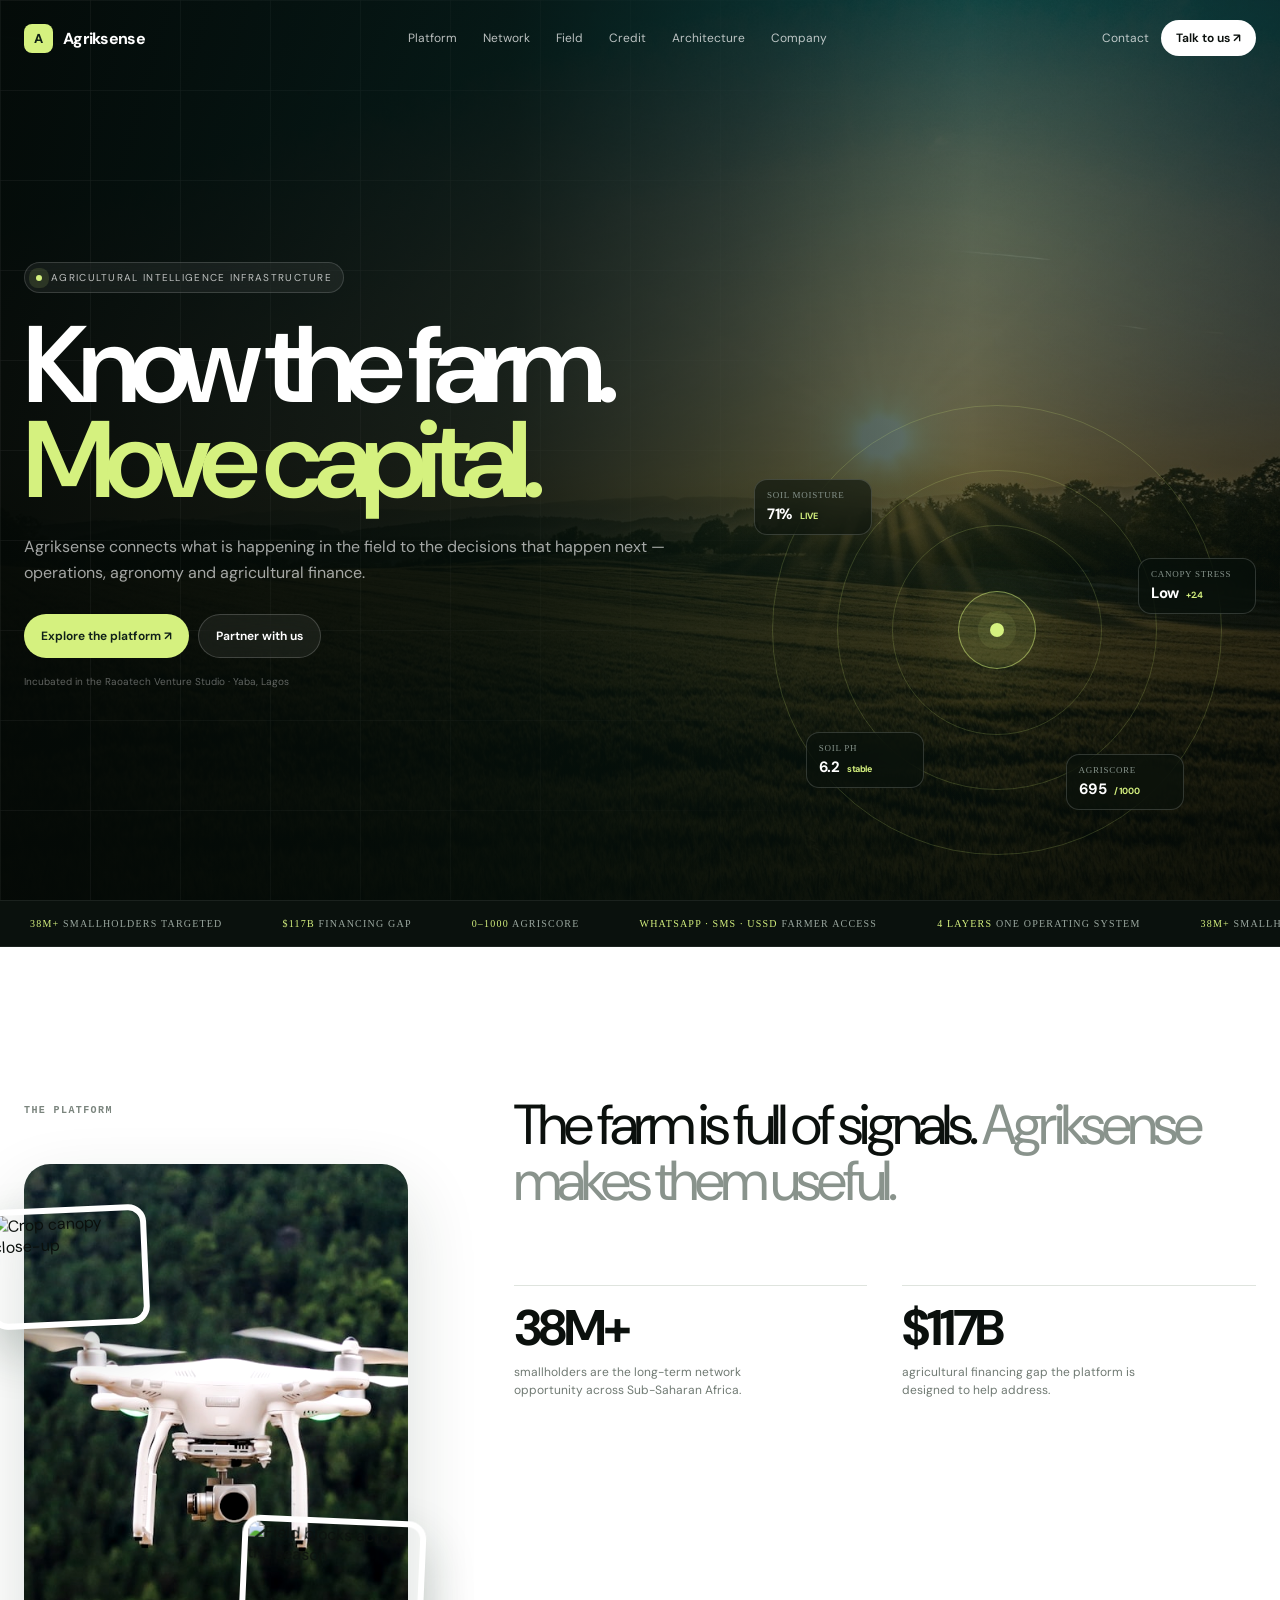
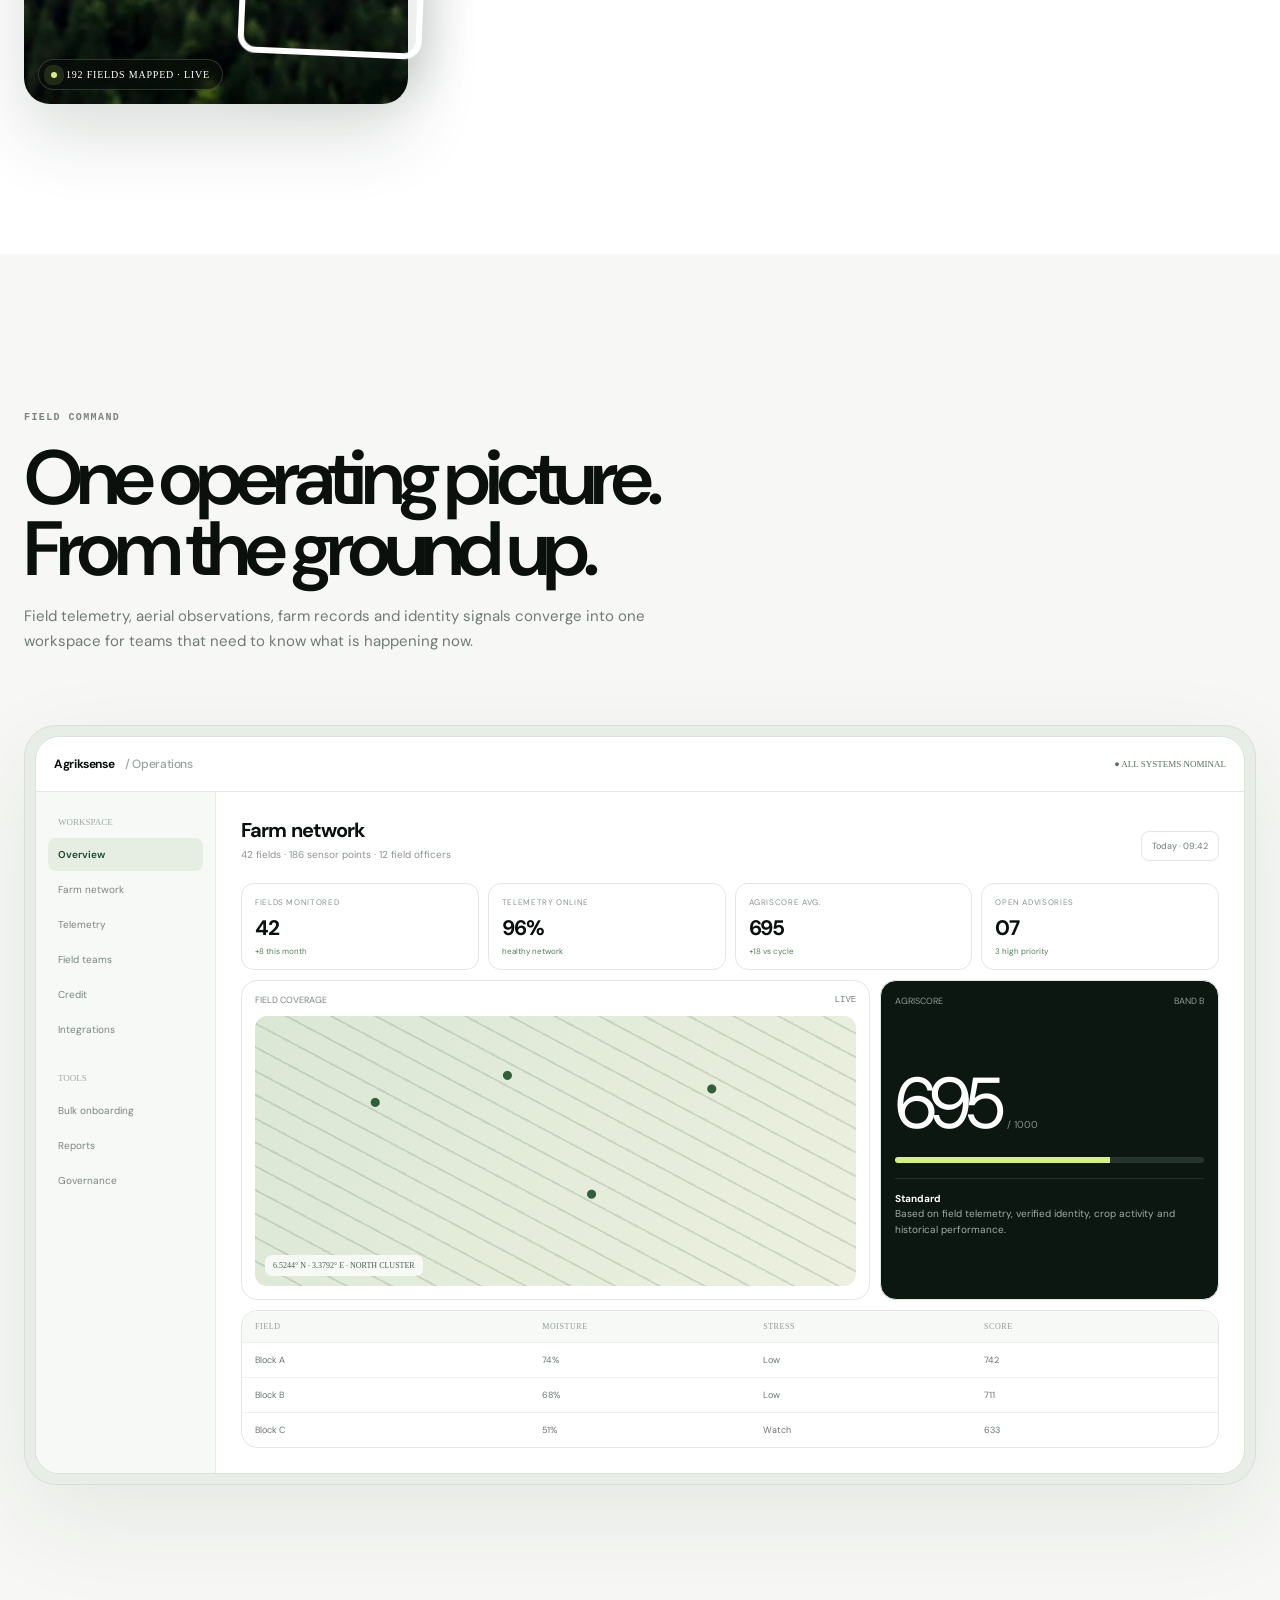
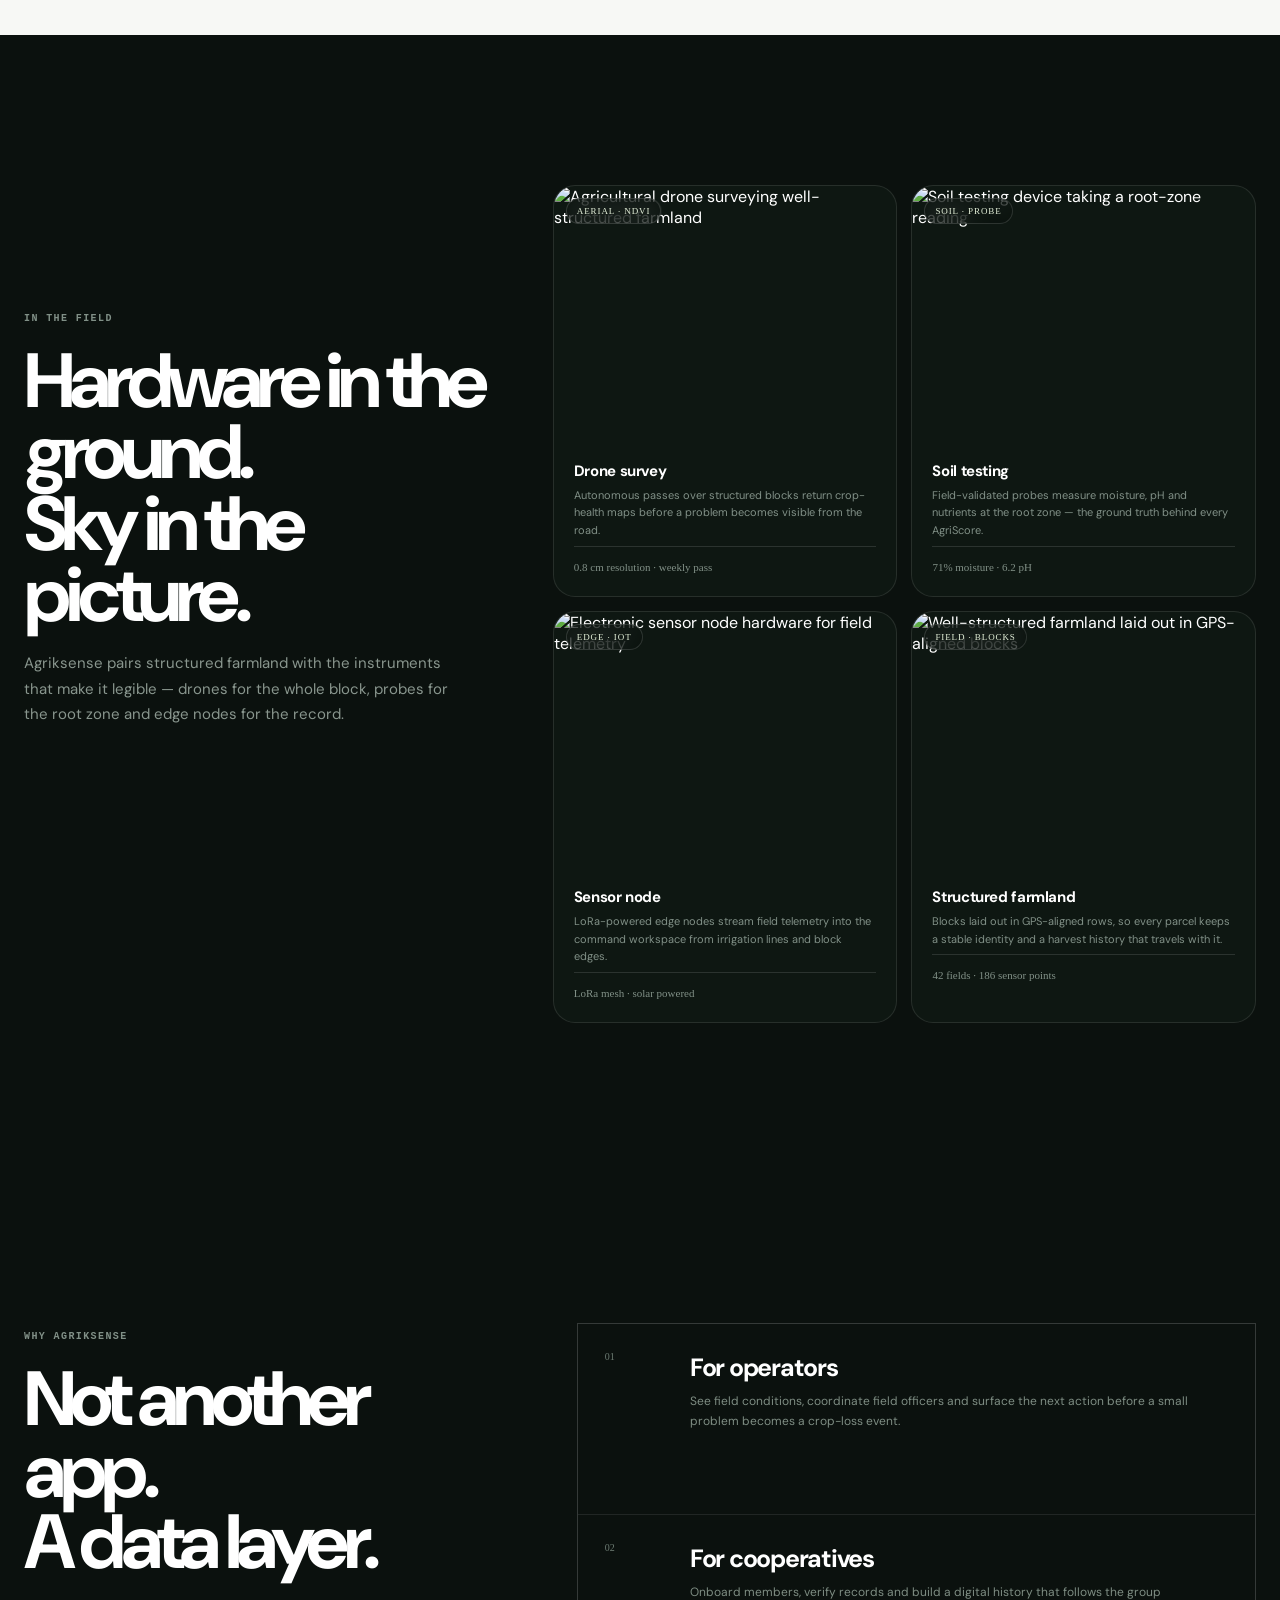
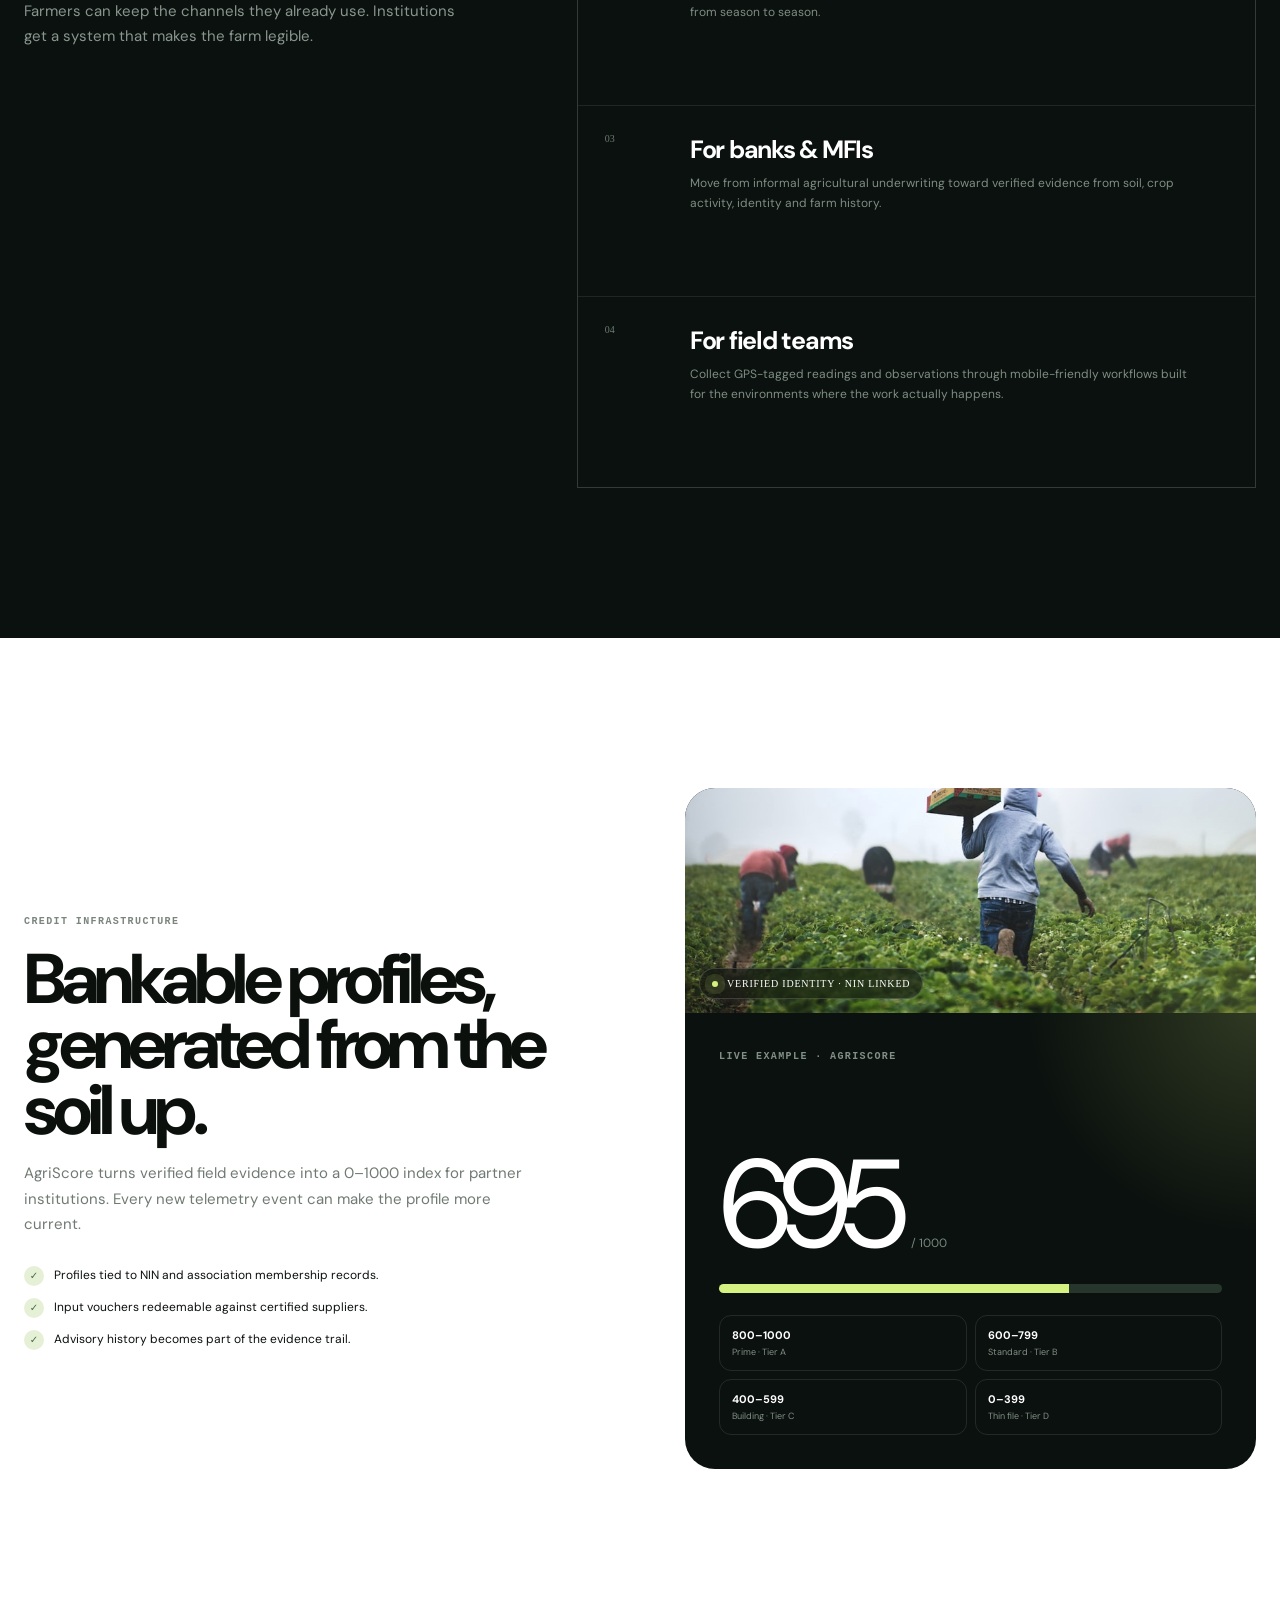
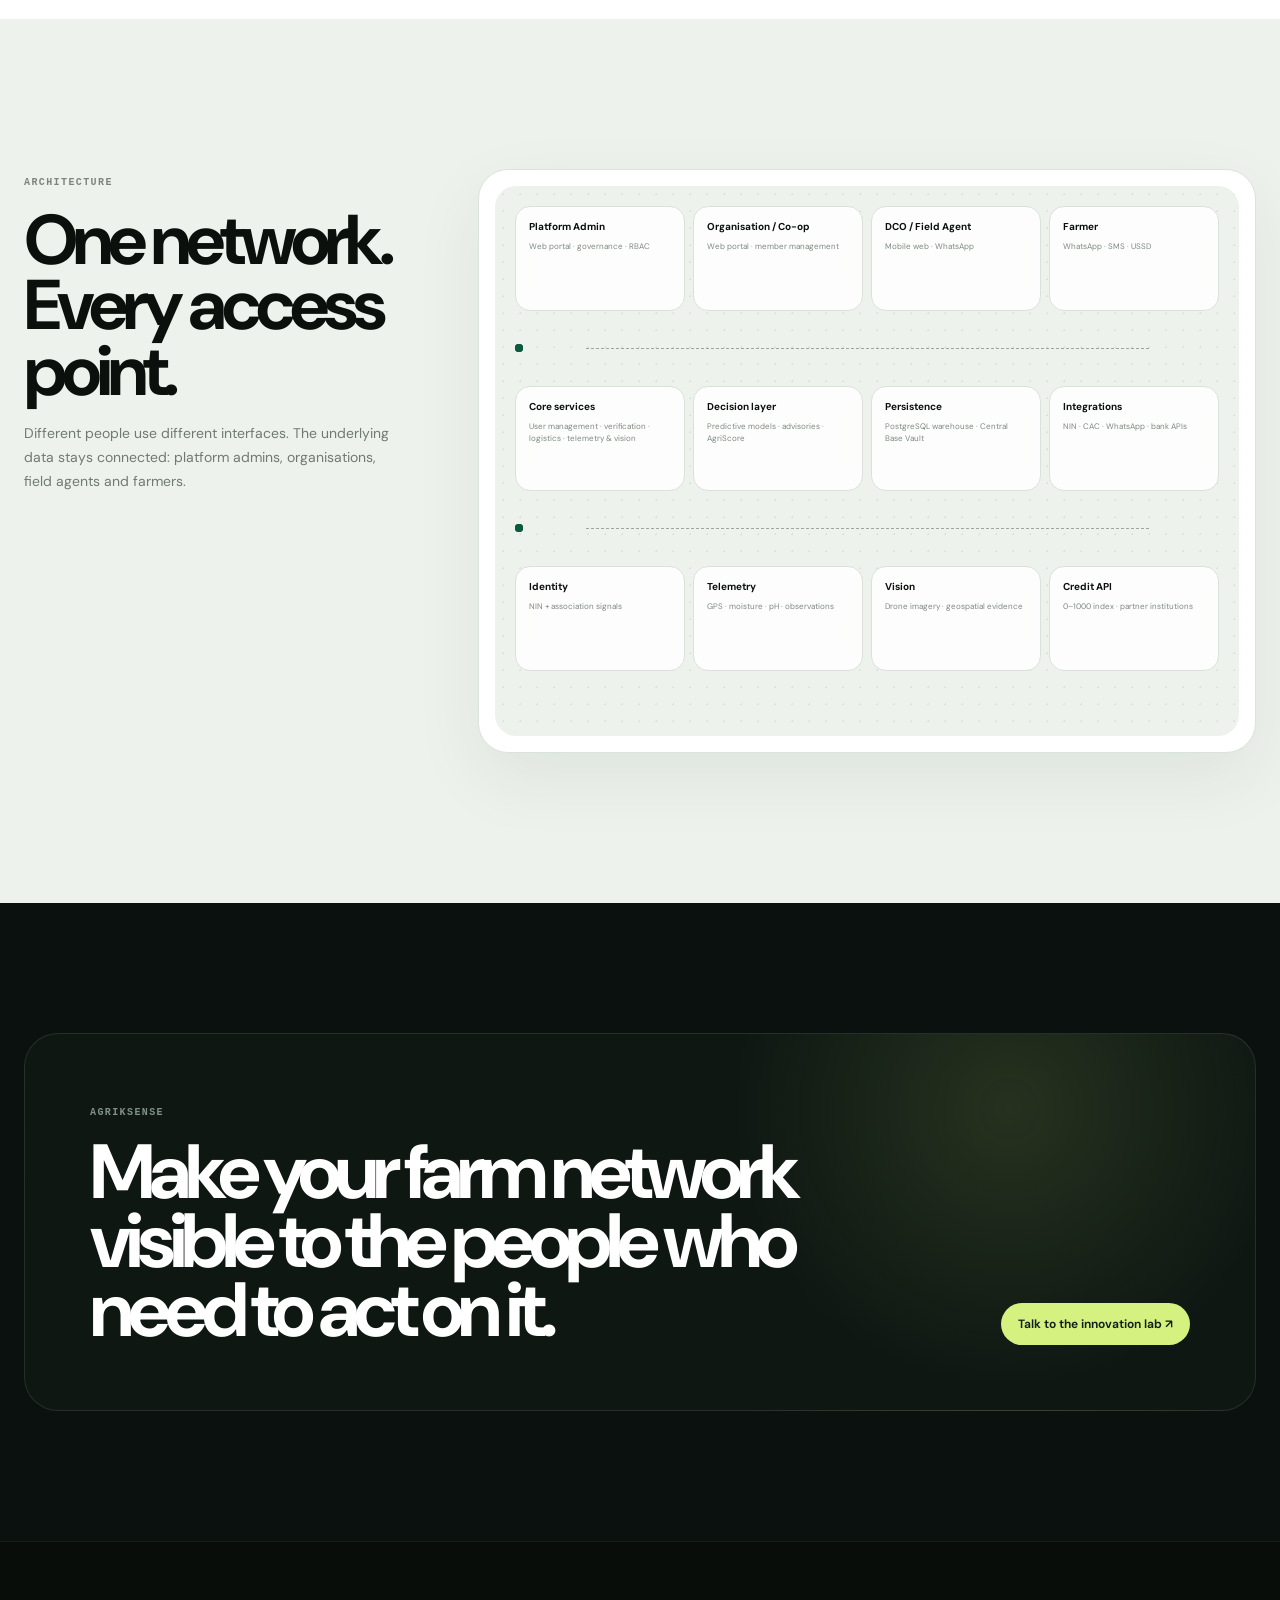
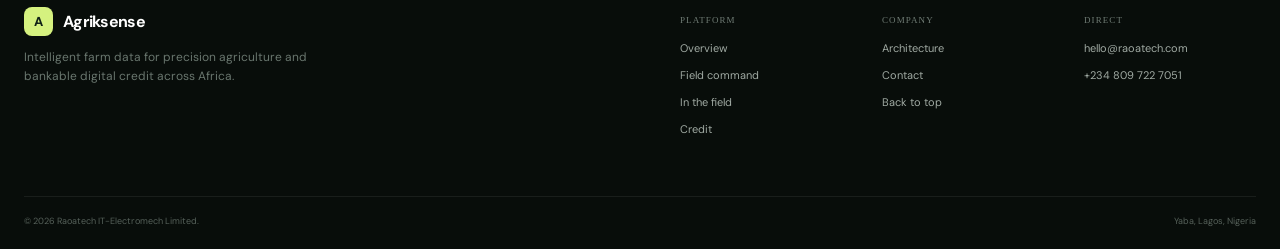
==== commit d8ebc186: "Download critical images to local images folder - Add hero-poster.jpg (503 KB) - hero video fallback" ====
--- a/index.html
+++ b/index.html
@@ -40,7 +40,7 @@
 <main id="top">
 <section class="hero">
   <div class="hero-image"></div>
-  <video class="hero-video" autoplay muted loop playsinline poster="https://images.unsplash.com/photo-1500382017468-9049fed747ef?auto=format&fit=crop&w=2200&q=85">
+  <video class="hero-video" autoplay muted loop playsinline poster="images/hero-poster.jpg">
     <source src="https://cdn.coverr.co/videos/coverr-farming-fields-w6sspugcpx/1080p.mp4" type="video/mp4">
   </video>
   <div class="hero-overlay"></div><div class="hero-grid"></div>
@@ -75,7 +75,7 @@
     <div class="intro-left reveal">
       <span class="eyebrow">The platform</span>
       <div class="collage">
-        <div class="c-main"><img src="https://images.unsplash.com/photo-1473968512647-3e447244af8f?auto=format&fit=crop&w=1000&q=80" alt="Aerial view of structured farmland" loading="lazy"><span class="c-live"><i class="pulse"></i>192 fields mapped · LIVE</span></div>
+        <div class="c-main"><img src="images/collage-main.jpg" alt="Aerial view of structured farmland" loading="lazy"><span class="c-live"><i class="pulse"></i>192 fields mapped · LIVE</span></div>
         <div class="c-sm c-sm1"><img src="https://images.unsplash.com/photo-1464226184884-fa280b87c399?auto=format&fit=crop&w=800&q=80" alt="Field blocks across the season" loading="lazy"></div>
         <div class="c-sm c-sm2"><img src="https://images.unsplash.com/photo-1523741543316-beb7fc7023d8?auto=format&fit=crop&w=800&q=80" alt="Crop canopy close-up" loading="lazy"></div>
       </div>
@@ -189,7 +189,7 @@
       </div>
     </div>
     <div class="credit-visual reveal">
-      <div class="credit-photo"><img src="https://images.unsplash.com/photo-1605000797499-95a51c5269ae?auto=format&fit=crop&w=900&q=80" alt="Farmer in a field reviewing the season with harvested produce" loading="lazy"><span class="c-live"><i class="pulse"></i>Verified identity · NIN linked</span></div>
+      <div class="credit-photo"><img src="images/farmer-profile.jpg" alt="Farmer in a field reviewing the season with harvested produce" loading="lazy"><span class="c-live"><i class="pulse"></i>Verified identity · NIN linked</span></div>
       <div class="credit-content">
         <span class="eyebrow">LIVE EXAMPLE · AGRISCORE</span>
         <div class="credit-number">695 <span>/ 1000</span></div>
